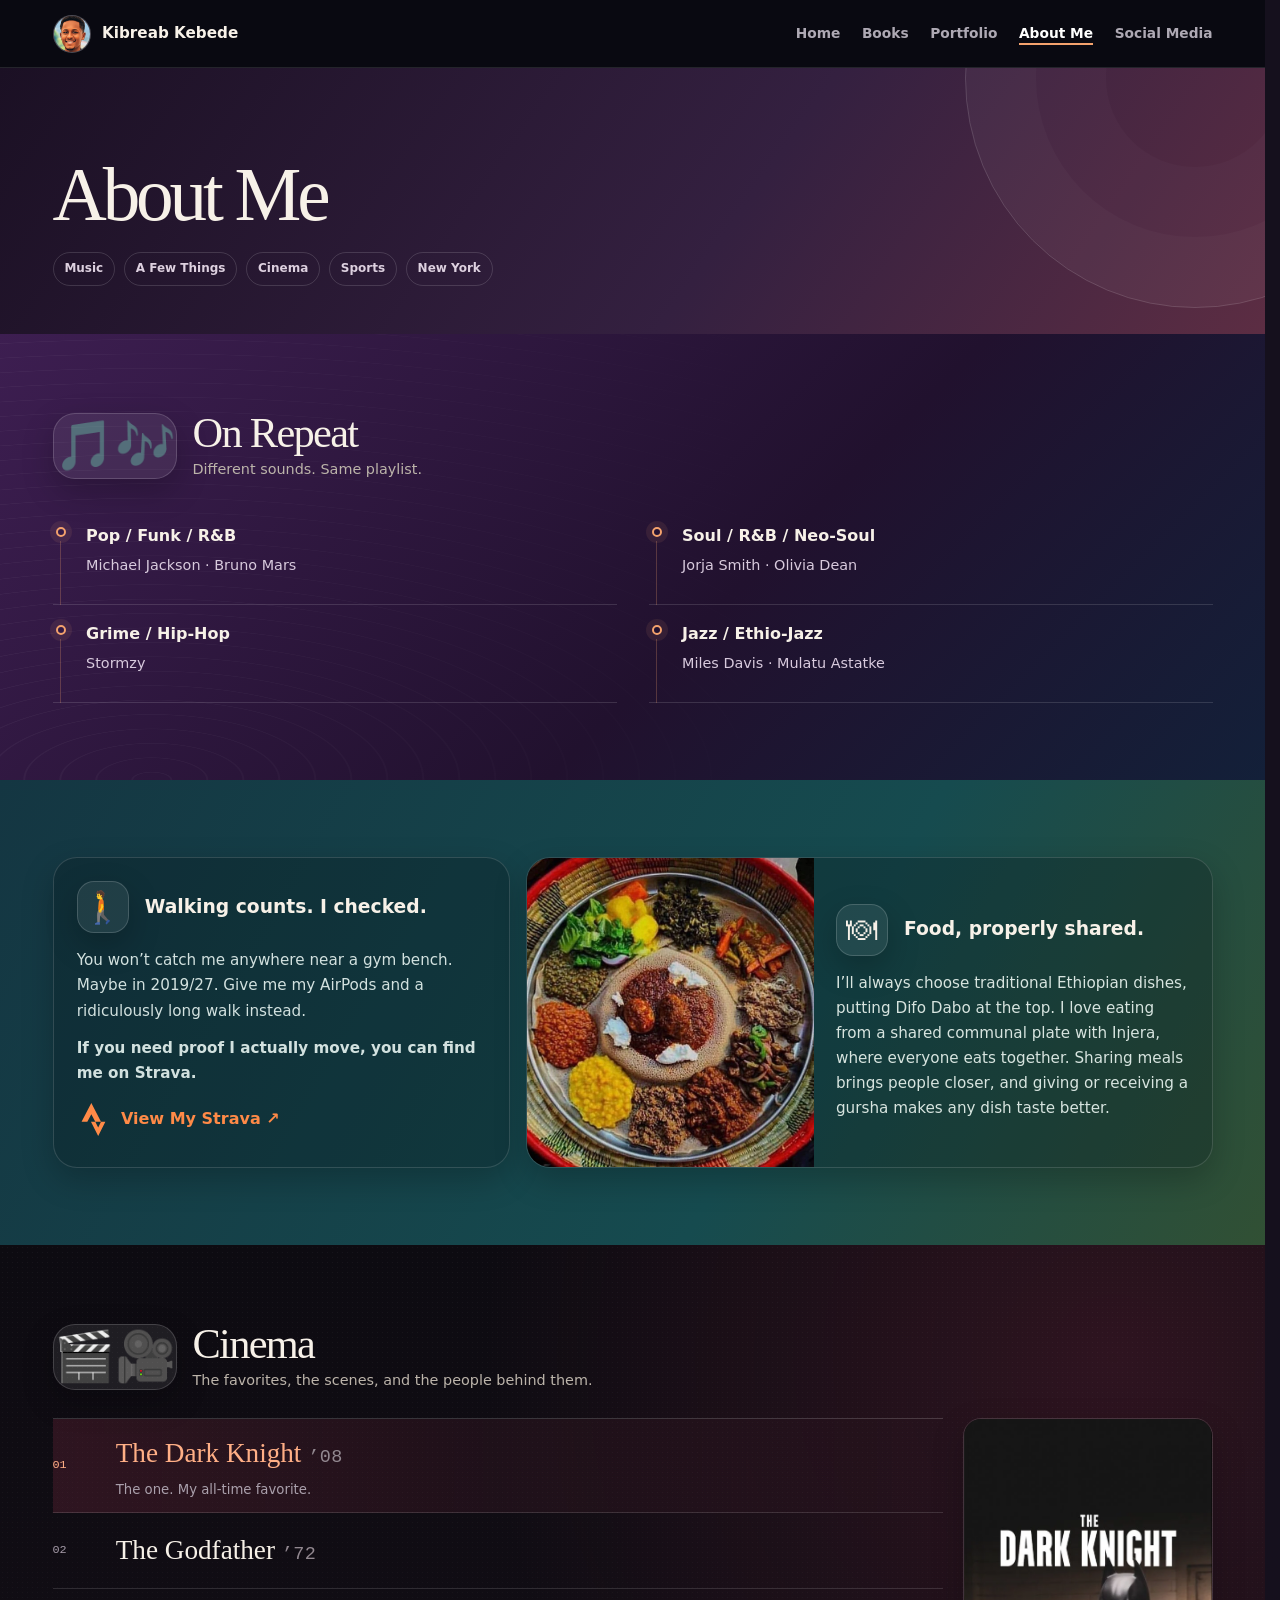
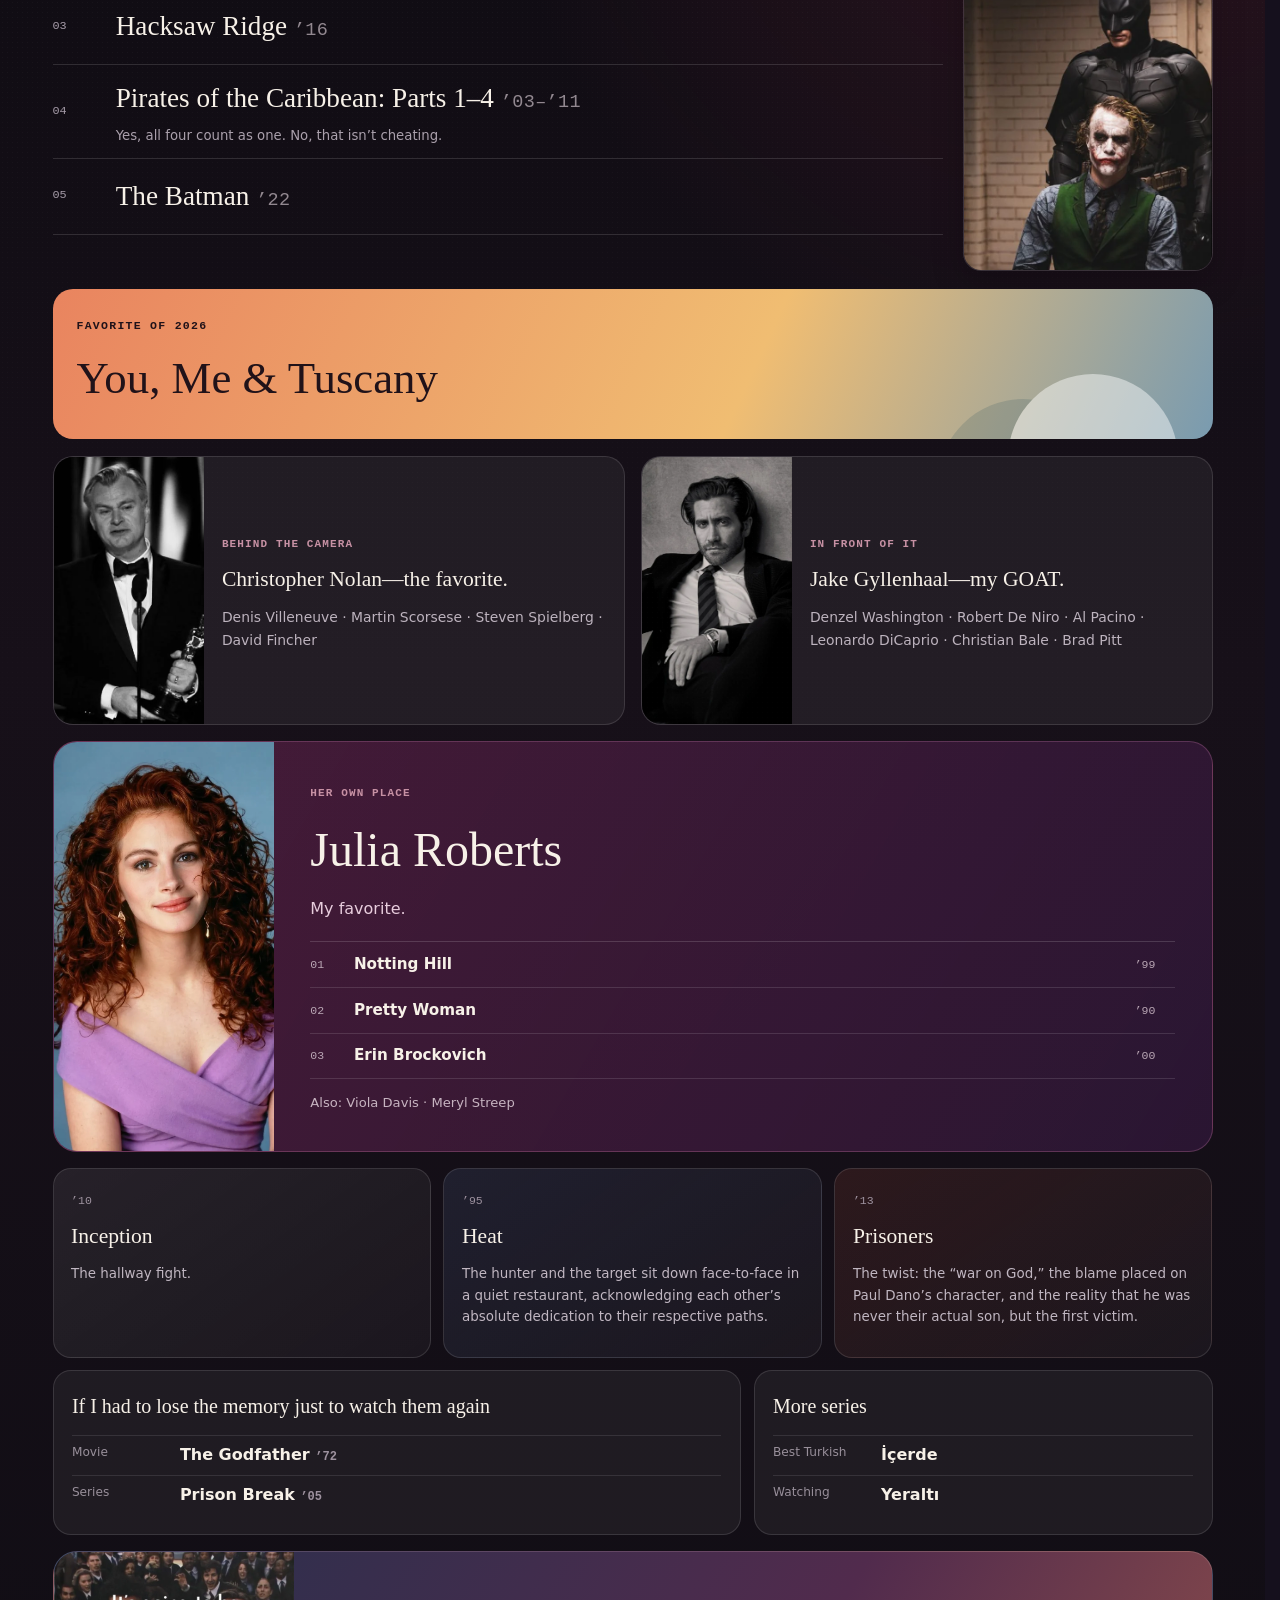
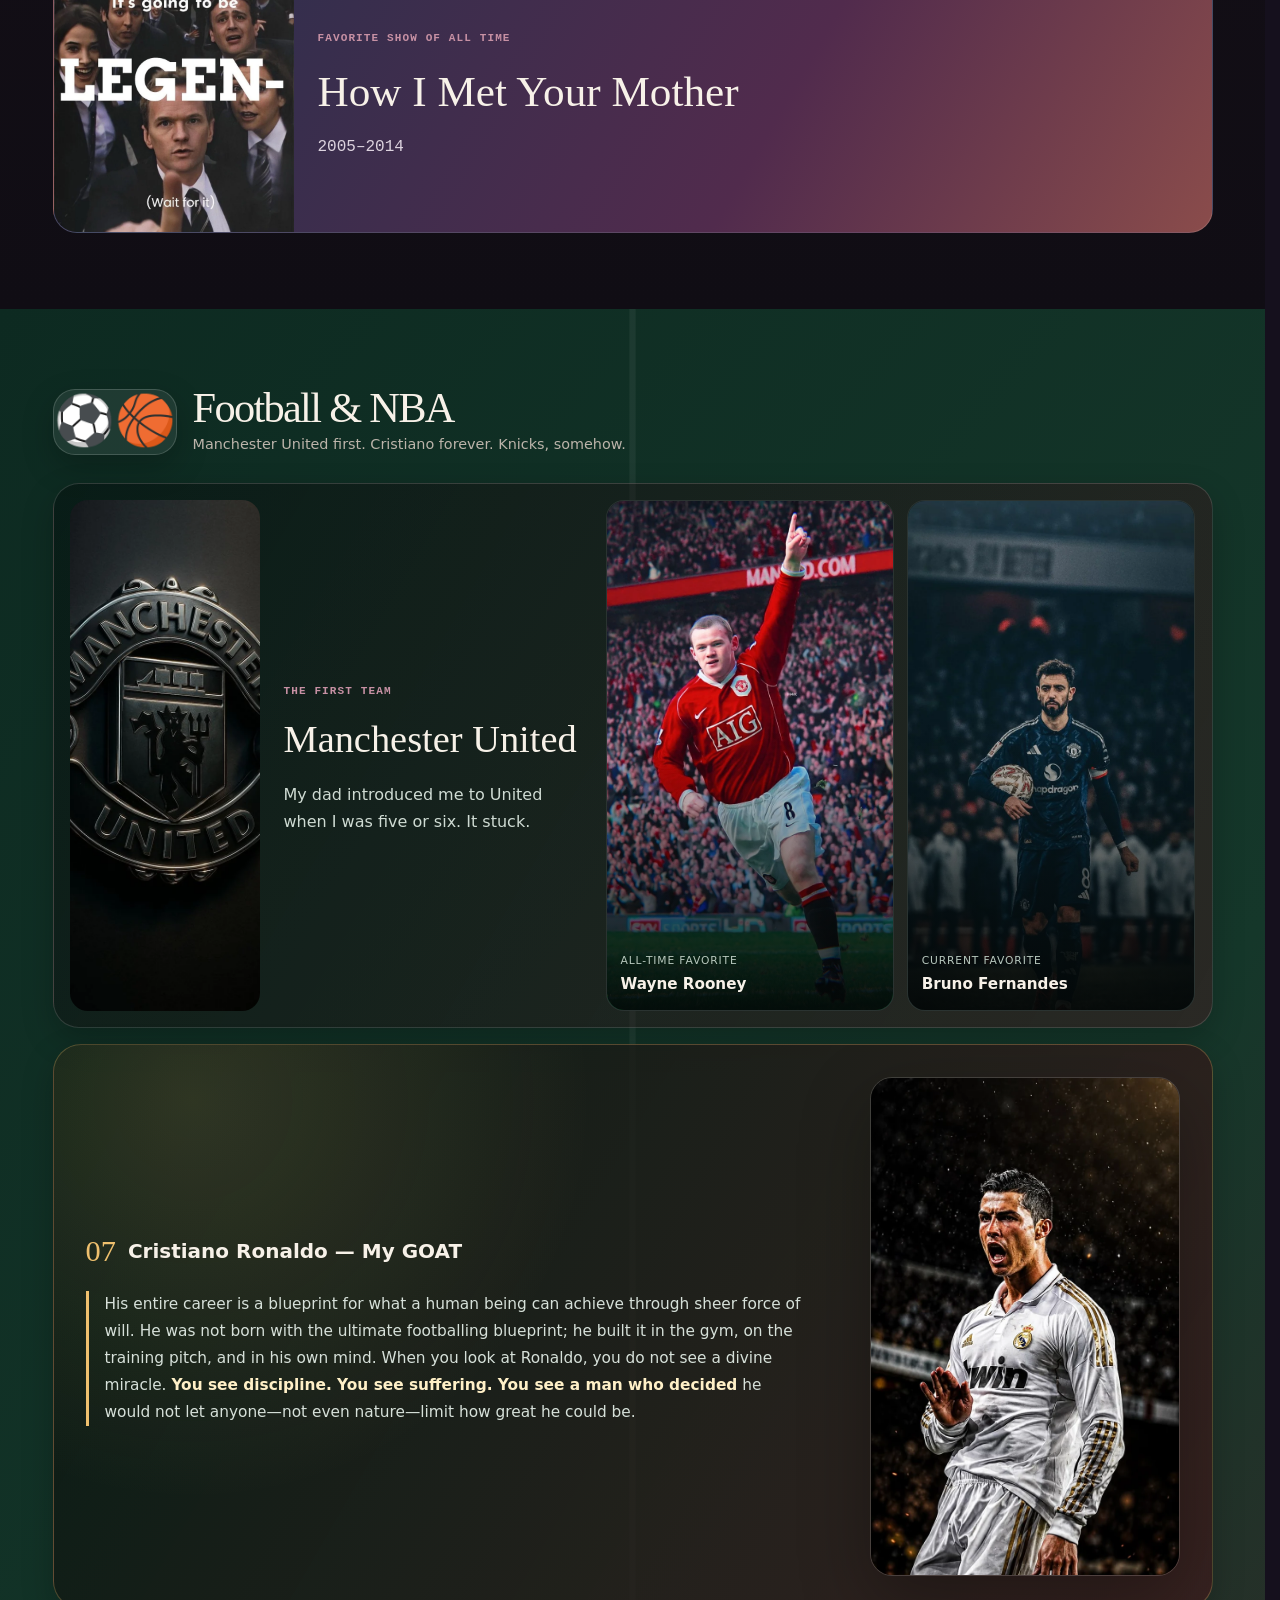
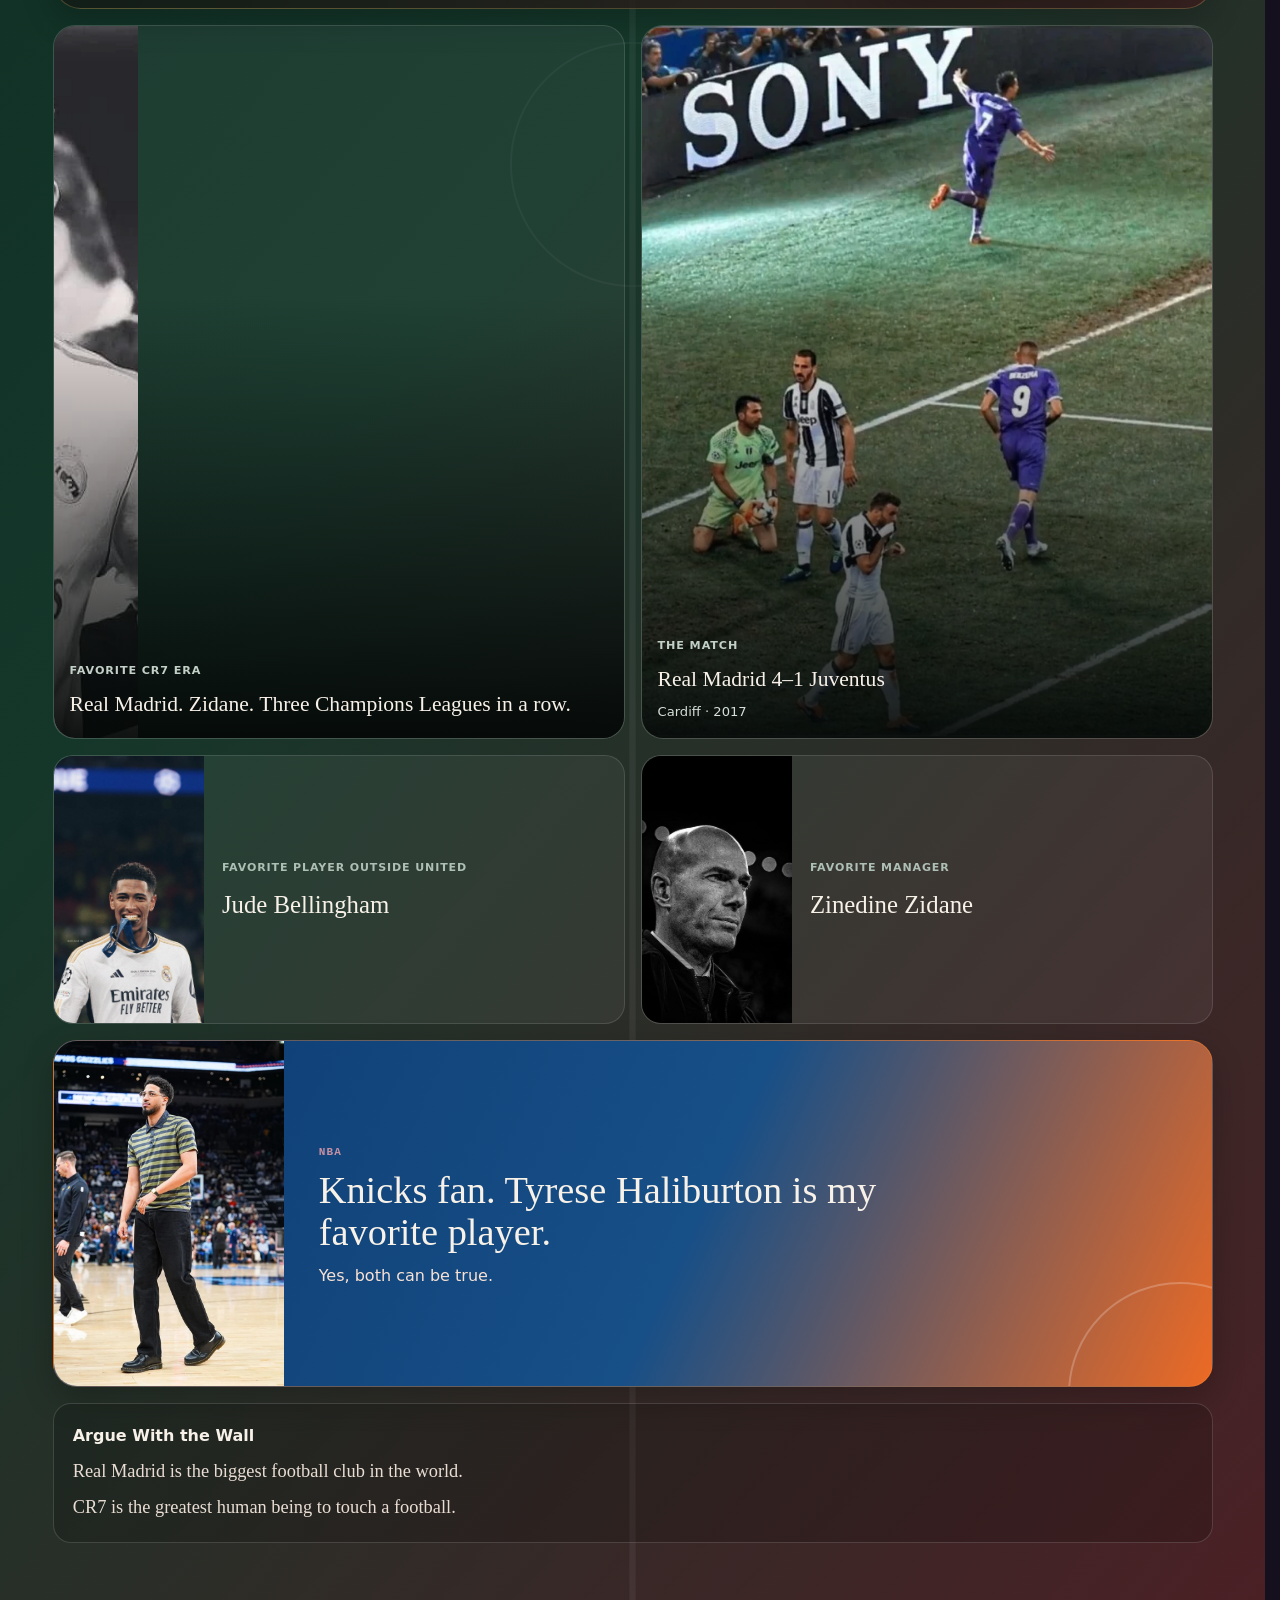
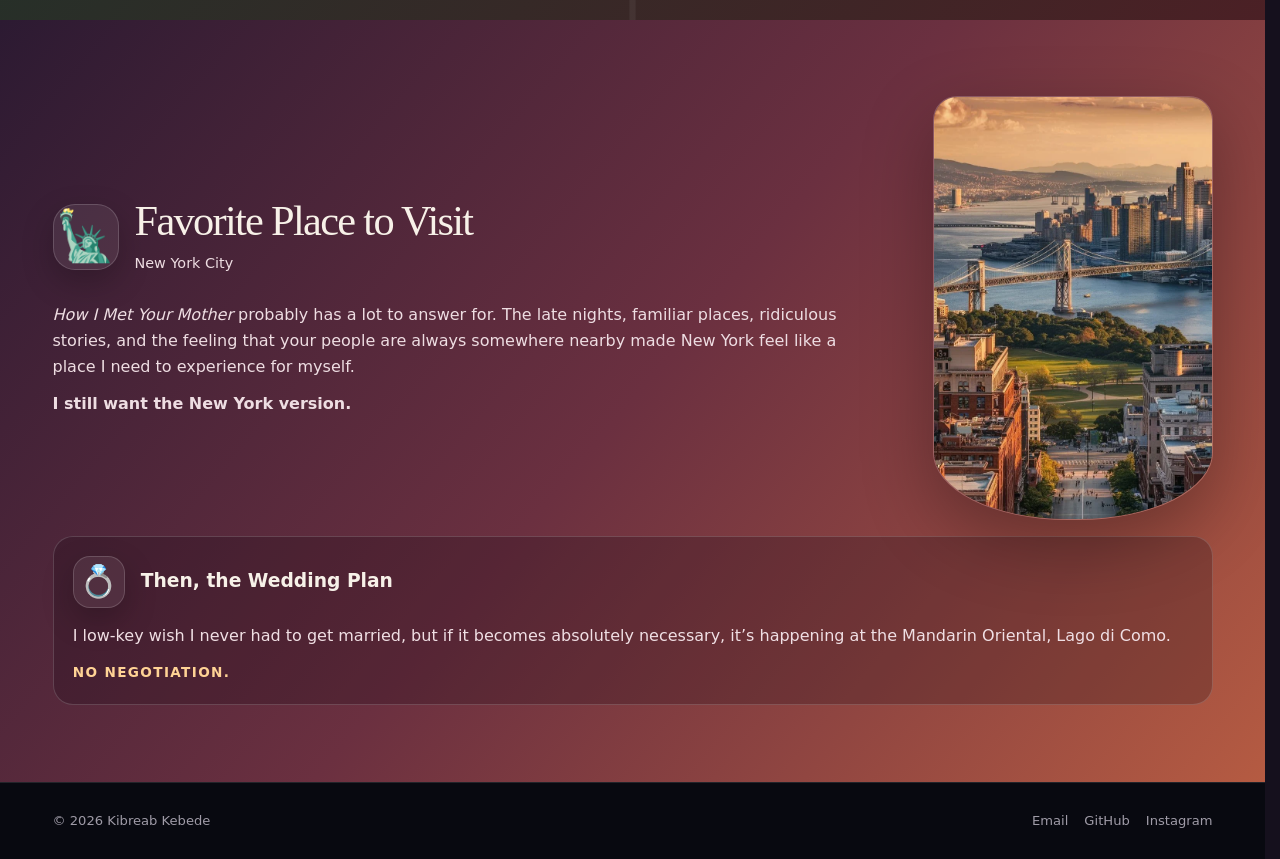
==== about.html @ 9be817f8 "Initial commit from ChatGPT website zip" ====
<!doctype html>
<html lang="en">
<head>
  <meta charset="utf-8">
  <meta name="viewport" content="width=device-width, initial-scale=1">
  <title>About Me | Kibreab Kebede</title>
  <meta name="description" content="Music, long walks, Ethiopian food, cinema, football, basketball, New York, and the things Kibreab Kebede cares about.">
  <meta name="theme-color" content="#15101d">
  <link rel="canonical" href="https://kibreabk.github.io/kibreab-kebede/about.html">
  <meta property="og:type" content="profile">
  <meta property="og:title" content="About Me | Kibreab Kebede">
  <meta property="og:description" content="Music, food, cinema, football, basketball, New York, and a few opinions Kibreab will defend.">
  <meta property="og:url" content="https://kibreabk.github.io/kibreab-kebede/about.html">
  <meta property="og:image" content="https://kibreabk.github.io/kibreab-kebede/assets/images/personal/social-preview.jpg">
  <meta name="twitter:card" content="summary_large_image">
  <link rel="icon" href="favicon.ico" sizes="any">
  <link rel="icon" type="image/png" sizes="32x32" href="assets/icons/favicon-32.png">
  <link rel="apple-touch-icon" href="assets/icons/apple-touch-icon.png">
  <link rel="manifest" href="site.webmanifest">
  <link rel="stylesheet" href="assets/css/styles.css">
  <script defer src="assets/js/site-data.js"></script>
  <script defer src="assets/js/components.js"></script>
  <script defer src="assets/js/main.js"></script>
</head>
<body class="page-about">
  <a class="skip-link" href="#main-content">Skip to main content</a>
  <header class="site-header">
    <div class="header-inner">
      <a class="site-brand" href="index.html" aria-label="Kibreab Kebede home">
        <span class="brand-avatar" aria-hidden="true"><img src="assets/images/personal/avatar.webp" width="512" height="512" alt=""></span>
        <span class="brand-name">Kibreab Kebede</span>
      </a>
      <button class="nav-toggle" type="button" aria-expanded="false" aria-controls="site-menu" aria-label="Open navigation" data-nav-toggle><span class="nav-toggle-lines" aria-hidden="true"></span></button>
      <nav class="site-nav" id="site-menu" aria-label="Primary navigation" data-nav-menu data-open="false">
        <ul>
          <li><a href="index.html">Home</a></li>
          <li><a href="books.html">Books</a></li>
          <li><a href="portfolio.html">Portfolio</a></li>
          <li><a href="about.html" aria-current="page">About Me</a></li>
          <li><a href="social.html">Social Media</a></li>
        </ul>
      </nav>
    </div>
  </header>

  <main id="main-content">
    <header class="about-hero">
      <div class="about-rings" aria-hidden="true"></div>
      <div class="container">
        <h1 class="page-title" data-reveal>About Me</h1>
        <nav class="about-chapters" aria-label="About page chapters" data-reveal>
          <a href="#music">Music</a>
          <a href="#small-things">A Few Things</a>
          <a href="#cinema">Cinema</a>
          <a href="#sports">Sports</a>
          <a href="#favorite-place">New York</a>
        </nav>
      </div>
    </header>

    <section class="about-band music-band" id="music" aria-labelledby="music-title">
      <div class="music-wave" aria-hidden="true"></div>
      <div class="container">
        <div class="chapter-head" data-reveal>
          <span class="chapter-marker" aria-hidden="true">&#127925;&#127926;</span>
          <div class="chapter-copy"><h2 class="section-title" id="music-title">On Repeat</h2><p>Different sounds. Same playlist.</p></div>
        </div>
        <div class="music-grid">
          <article class="music-entry" data-reveal><span class="track-dot" aria-hidden="true"></span><h3>Pop / Funk / R&amp;B</h3><p>Michael Jackson &middot; Bruno Mars</p></article>
          <article class="music-entry" data-reveal><span class="track-dot" aria-hidden="true"></span><h3>Soul / R&amp;B / Neo-Soul</h3><p>Jorja Smith &middot; Olivia Dean</p></article>
          <article class="music-entry" data-reveal><span class="track-dot" aria-hidden="true"></span><h3>Grime / Hip-Hop</h3><p>Stormzy</p></article>
          <article class="music-entry" data-reveal><span class="track-dot" aria-hidden="true"></span><h3>Jazz / Ethio-Jazz</h3><p>Miles Davis &middot; Mulatu Astatke</p></article>
        </div>
      </div>
    </section>

    <section class="about-band things-band" id="small-things" aria-labelledby="things-title">
      <div class="container">
        <h2 class="visually-hidden" id="things-title">A Few Things About Me</h2>
        <div class="things-grid">
          <article class="walk-panel" data-reveal>
            <div class="chapter-head compact"><span class="chapter-marker small" aria-hidden="true">&#128694;</span><div class="chapter-copy"><h3>Walking counts. I checked.</h3></div></div>
            <p>You won&rsquo;t catch me anywhere near a gym bench. Maybe in 2019/27. Give me my AirPods and a ridiculously long walk instead.</p>
            <p><strong>If you need proof I actually move, you can find me on Strava.</strong></p>
            <a class="strava-link" href="https://strava.app.link/K1UndQauH5b" target="_blank" rel="noopener noreferrer"><span class="strava-icon" aria-hidden="true"></span><span>View My Strava &#8599;</span></a>
          </article>
          <article class="food-panel" data-reveal>
            <figure><img src="assets/images/about/ethiopian-food.webp" width="736" height="768" alt="A shared platter of traditional Ethiopian dishes served with injera" loading="lazy"></figure>
            <div class="food-copy">
              <div class="chapter-head compact"><span class="chapter-marker small" aria-hidden="true">&#127869;</span><div class="chapter-copy"><h3>Food, properly shared.</h3></div></div>
              <p>I&rsquo;ll always choose traditional Ethiopian dishes, putting Difo Dabo at the top. I love eating from a shared communal plate with Injera, where everyone eats together. Sharing meals brings people closer, and giving or receiving a gursha makes any dish taste better.</p>
            </div>
          </article>
        </div>
      </div>
    </section>

    <section class="about-band cinema-band" id="cinema" aria-labelledby="cinema-title">
      <div class="film-grain" aria-hidden="true"></div>
      <div class="container">
        <div class="chapter-head" data-reveal>
          <span class="chapter-marker" aria-hidden="true">&#127916;&#127909;</span>
          <div class="chapter-copy"><h2 class="section-title" id="cinema-title">Cinema</h2><p>The favorites, the scenes, and the people behind them.</p></div>
        </div>

        <div class="cinema-top">
          <div class="movie-list">
            <article class="movie-row featured" data-reveal><span class="movie-number">01</span><div><h3>The Dark Knight <span class="movie-year">&rsquo;08</span></h3><p>The one. My all-time favorite.</p></div></article>
            <article class="movie-row" data-reveal><span class="movie-number">02</span><div><h3>The Godfather <span class="movie-year">&rsquo;72</span></h3></div></article>
            <article class="movie-row" data-reveal><span class="movie-number">03</span><div><h3>Hacksaw Ridge <span class="movie-year">&rsquo;16</span></h3></div></article>
            <article class="movie-row" data-reveal><span class="movie-number">04</span><div><h3>Pirates of the Caribbean: Parts 1&ndash;4 <span class="movie-year">&rsquo;03&ndash;&rsquo;11</span></h3><p>Yes, all four count as one. No, that isn&rsquo;t cheating.</p></div></article>
            <article class="movie-row" data-reveal><span class="movie-number">05</span><div><h3>The Batman <span class="movie-year">&rsquo;22</span></h3></div></article>
          </div>
          <figure class="dark-knight-image" data-reveal><img src="assets/images/cinema/the-dark-knight.webp" width="555" height="1200" alt="The Dark Knight artwork featuring Batman and the Joker" loading="lazy"></figure>
        </div>

        <article class="tuscany-feature" data-reveal>
          <span>Favorite of 2026</span>
          <h3>You, Me &amp; Tuscany</h3>
          <i aria-hidden="true"></i>
        </article>

        <div class="cinema-detail-grid">
          <article class="cinema-panel nolan-panel" data-reveal>
            <img src="assets/images/cinema/christopher-nolan.webp" width="620" height="620" alt="Black-and-white portrait of filmmaker Christopher Nolan" loading="lazy">
            <div><span class="panel-label">Behind the Camera</span><h3>Christopher Nolan&mdash;the favorite.</h3><p>Denis Villeneuve &middot; Martin Scorsese &middot; Steven Spielberg &middot; David Fincher</p></div>
          </article>
          <article class="cinema-panel jake-panel" data-reveal>
            <img src="assets/images/cinema/jake-gyllenhaal.webp" width="720" height="1278" alt="Black-and-white portrait of Jake Gyllenhaal" loading="lazy">
            <div><span class="panel-label">In Front of It</span><h3>Jake Gyllenhaal&mdash;my GOAT.</h3><p>Denzel Washington &middot; Robert De Niro &middot; Al Pacino &middot; Leonardo DiCaprio &middot; Christian Bale &middot; Brad Pitt</p></div>
          </article>
        </div>

        <article class="julia-feature" data-reveal>
          <figure><img src="assets/images/cinema/julia-roberts.webp" width="720" height="1308" alt="Portrait of Julia Roberts" loading="lazy"></figure>
          <div>
            <span class="panel-label">Her own place</span>
            <h3>Julia Roberts</h3>
            <p class="julia-line">My favorite.</p>
            <ol class="julia-films">
              <li><span>01</span><strong>Notting Hill</strong><em>&rsquo;99</em></li>
              <li><span>02</span><strong>Pretty Woman</strong><em>&rsquo;90</em></li>
              <li><span>03</span><strong>Erin Brockovich</strong><em>&rsquo;00</em></li>
            </ol>
            <p class="other-women">Also: Viola Davis &middot; Meryl Streep</p>
          </div>
        </article>

        <div class="scene-grid" aria-label="Favorite movie moments">
          <article class="scene-card" data-reveal><span class="scene-year">&rsquo;10</span><strong>Inception</strong><p>The hallway fight.</p></article>
          <article class="scene-card" data-reveal><span class="scene-year">&rsquo;95</span><strong>Heat</strong><p>The hunter and the target sit down face-to-face in a quiet restaurant, acknowledging each other&rsquo;s absolute dedication to their respective paths.</p></article>
          <article class="scene-card" data-reveal><span class="scene-year">&rsquo;13</span><strong>Prisoners</strong><p>The twist: the &ldquo;war on God,&rdquo; the blame placed on Paul Dano&rsquo;s character, and the reality that he was never their actual son, but the first victim.</p></article>
        </div>

        <div class="cinema-facts">
          <article class="reset-panel" data-reveal>
            <h3>If I had to lose the memory just to watch them again</h3>
            <dl><div><dt>Movie</dt><dd>The Godfather <span>&rsquo;72</span></dd></div><div><dt>Series</dt><dd>Prison Break <span>&rsquo;05</span></dd></div></dl>
          </article>
          <article class="series-panel" data-reveal>
            <h3>More series</h3>
            <dl><div><dt>Best Turkish</dt><dd>&#304;&ccedil;erde</dd></div><div><dt>Watching</dt><dd>Yeralt&#305;</dd></div></dl>
          </article>
        </div>

        <article class="himym-feature" data-reveal>
          <figure><img src="assets/images/cinema/how-i-met-your-mother.webp" width="720" height="1080" alt="How I Met Your Mother cast image with the phrase it is going to be legendary" loading="lazy"></figure>
          <div><span class="panel-label">Favorite show of all time</span><h3>How I Met Your Mother</h3><p>2005&ndash;2014</p></div>
        </article>
      </div>
    </section>

    <section class="about-band sports-band" id="sports" aria-labelledby="sports-title">
      <div class="pitch-lines" aria-hidden="true"></div>
      <div class="container">
        <div class="chapter-head" data-reveal>
          <span class="chapter-marker" aria-hidden="true">&#9917;&#127936;</span>
          <div class="chapter-copy"><h2 class="section-title" id="sports-title">Football &amp; NBA</h2><p>Manchester United first. Cristiano forever. Knicks, somehow.</p></div>
        </div>

        <section class="united-story" aria-labelledby="united-title">
          <figure class="united-crest" data-reveal><img src="assets/images/football/manchester-united.webp" width="720" height="1080" alt="Dark Manchester United crest artwork" loading="lazy"></figure>
          <div class="united-copy" data-reveal>
            <span class="panel-label">The first team</span>
            <h3 id="united-title">Manchester United</h3>
            <p>My dad introduced me to United when I was five or six. It stuck.</p>
          </div>
          <div class="united-players">
            <article class="player-card" data-reveal><img src="assets/images/football/wayne-rooney.webp" width="720" height="1280" alt="Wayne Rooney celebrating in a Manchester United kit" loading="lazy"><div><span>All-time favorite</span><strong>Wayne Rooney</strong></div></article>
            <article class="player-card" data-reveal><img src="assets/images/football/bruno-fernandes.webp" width="720" height="1280" alt="Bruno Fernandes on the pitch in a Manchester United kit" loading="lazy"><div><span>Current favorite</span><strong>Bruno Fernandes</strong></div></article>
          </div>
        </section>

        <section class="cr7-feature" aria-labelledby="cr7-title">
          <div class="cr7-copy" data-reveal>
            <div class="ronaldo-label"><span aria-hidden="true">07</span><h3 id="cr7-title">Cristiano Ronaldo &mdash; My GOAT</h3></div>
            <blockquote>His entire career is a blueprint for what a human being can achieve through sheer force of will. He was not born with the ultimate footballing blueprint; he built it in the gym, on the training pitch, and in his own mind. When you look at Ronaldo, you do not see a divine miracle. <strong>You see discipline. You see suffering. You see a man who decided</strong> he would not let anyone&mdash;not even nature&mdash;limit how great he could be.</blockquote>
          </div>
          <figure class="ronaldo-image" data-reveal><img src="assets/images/football/cristiano-ronaldo.webp" width="720" height="1279" alt="Cristiano Ronaldo in a Real Madrid kit" loading="lazy"></figure>
        </section>

        <div class="football-mosaic">
          <article class="football-image-card era-card" data-reveal>
            <img src="assets/images/football/ronaldo-zidane.webp" width="651" height="651" alt="Cristiano Ronaldo and Zinedine Zidane together" loading="lazy">
            <div><span>Favorite CR7 era</span><h3>Real Madrid. Zidane. Three Champions Leagues in a row.</h3></div>
          </article>
          <article class="football-image-card match-card" data-reveal>
            <img src="assets/images/football/cardiff-2017.webp" width="720" height="900" alt="Real Madrid celebrating against Juventus in the 2017 Champions League final" loading="lazy">
            <div><span>The Match</span><h3>Real Madrid 4&ndash;1 Juventus</h3><p>Cardiff &middot; 2017</p></div>
          </article>
        </div>

        <div class="outside-grid" aria-label="Favorite player and manager outside Manchester United">
          <article class="outside-card" data-reveal><img src="assets/images/football/jude-bellingham.webp" width="720" height="1279" alt="Jude Bellingham wearing a Real Madrid kit and medal" loading="lazy"><div><span>Favorite player outside United</span><h3>Jude Bellingham</h3></div></article>
          <article class="outside-card" data-reveal><img src="assets/images/football/zinedine-zidane.webp" width="720" height="1247" alt="Black-and-white portrait of Zinedine Zidane as a coach" loading="lazy"><div><span>Favorite manager</span><h3>Zinedine Zidane</h3></div></article>
        </div>

        <article class="nba-feature" data-reveal>
          <figure><img src="assets/images/football/tyrese-haliburton.webp" width="720" height="1080" alt="Tyrese Haliburton walking courtside before a basketball game" loading="lazy"></figure>
          <div><span class="panel-label">NBA</span><h3>Knicks fan. Tyrese Haliburton is my favorite player.</h3><p>Yes, both can be true.</p></div>
        </article>

        <div class="opinion-box" data-reveal><h3>Argue With the Wall</h3><p>Real Madrid is the biggest football club in the world.</p><p>CR7 is the greatest human being to touch a football.</p></div>
      </div>
    </section>

    <section class="about-band city-band" id="favorite-place" aria-labelledby="city-title">
      <div class="container">
        <div class="city-grid">
          <div class="city-copy" data-reveal>
            <div class="chapter-head"><span class="chapter-marker" aria-hidden="true">&#128509;</span><div class="chapter-copy"><h2 class="section-title" id="city-title">Favorite Place to Visit</h2><p>New York City</p></div></div>
            <p><em>How I Met Your Mother</em> probably has a lot to answer for. The late nights, familiar places, ridiculous stories, and the feeling that your people are always somewhere nearby made New York feel like a place I need to experience for myself.</p>
            <p><strong>I still want the New York version.</strong></p>
          </div>
          <figure class="city-image" data-reveal><img src="assets/images/personal/nyc.webp" width="720" height="1280" alt="View across New York City and the East River at sunset" loading="lazy"></figure>
        </div>
        <article class="wedding-card" data-reveal>
          <div class="chapter-head compact"><span class="chapter-marker small" aria-hidden="true">&#128141;</span><div class="chapter-copy"><h3>Then, the Wedding Plan</h3></div></div>
          <p>I low-key wish I never had to get married, but if it becomes absolutely necessary, it&rsquo;s happening at the Mandarin Oriental, Lago di Como.</p>
          <strong>No negotiation.</strong>
        </article>
      </div>
    </section>
  </main>

  <footer class="site-footer">
    <div class="container footer-inner">
      <p>&copy; <span data-current-year>2026</span> Kibreab Kebede</p>
      <nav class="footer-links" aria-label="Footer links">
        <a href="mailto:kibreyo@gmail.com">Email</a>
        <a href="https://github.com/Kibreabk" target="_blank" rel="noopener noreferrer">GitHub</a>
        <a href="https://www.instagram.com/_bloodyo_/" target="_blank" rel="noopener noreferrer">Instagram</a>
      </nav>
    </div>
  </footer>
  <button class="back-to-top" type="button" aria-label="Back to top" data-back-to-top data-visible="false">&uarr;</button>
</body>
</html>
---- assets/css/styles.css ----
:root {
  --header: 68px;
  --container: 1160px;
  --reading: 720px;
  --display: Georgia, "Times New Roman", serif;
  --sans: Inter, ui-sans-serif, system-ui, -apple-system, BlinkMacSystemFont, "Segoe UI", sans-serif;
  --mono: "SFMono-Regular", Consolas, "Liberation Mono", monospace;
  --ease: cubic-bezier(.22, 1, .36, 1);
  --ink: #f7f1e8;
  --muted: #bcb4aa;
  --line: rgba(255,255,255,.14);
  --surface: rgba(255,255,255,.075);
  --surface-strong: rgba(255,255,255,.115);
  --shadow: 0 24px 70px rgba(0,0,0,.30);
  --shadow-soft: 0 12px 32px rgba(0,0,0,.22);
  --radius-sm: 12px;
  --radius-md: 20px;
  --radius-lg: 30px;
  --page-accent: #f29f67;
}

* { box-sizing: border-box; }
html { scroll-behavior: smooth; scrollbar-gutter: stable; }
body {
  margin: 0;
  min-width: 320px;
  overflow-x: hidden;
  background: #10111a;
  color: var(--ink);
  font-family: var(--sans);
  font-size: 16px;
  line-height: 1.65;
  text-rendering: optimizeLegibility;
  -webkit-font-smoothing: antialiased;
}
body.nav-open, body.dialog-open { overflow: hidden; }
img, svg { display: block; max-width: 100%; }
img { height: auto; }
a { color: inherit; text-decoration: none; }
button, input, textarea, select { font: inherit; }
button { color: inherit; }
h1, h2, h3, h4, p, figure, blockquote, dl, dd, ol { margin: 0; }
ul, ol { padding: 0; list-style: none; }
::selection { background: var(--page-accent); color: #111; }
:focus-visible { outline: 3px solid var(--page-accent); outline-offset: 4px; }

.visually-hidden {
  position: absolute !important;
  width: 1px !important;
  height: 1px !important;
  padding: 0 !important;
  margin: -1px !important;
  overflow: hidden !important;
  clip: rect(0,0,0,0) !important;
  white-space: nowrap !important;
  border: 0 !important;
}

.skip-link {
  position: fixed;
  z-index: 1000;
  top: .65rem;
  left: .65rem;
  padding: .68rem .92rem;
  border-radius: 999px;
  background: #fff;
  color: #111;
  font-weight: 800;
  transform: translateY(-170%);
  transition: transform 180ms ease;
}
.skip-link:focus { transform: translateY(0); }

.container { width: min(calc(100% - 2.5rem), var(--container)); margin-inline: auto; }
.section { padding-block: clamp(3.8rem, 7vw, 6.4rem); }
.section-compact { padding-block: clamp(2.8rem, 5vw, 4.4rem); }
.page-title {
  font-family: var(--display);
  font-size: clamp(2.8rem, 6vw, 4.7rem);
  font-weight: 500;
  letter-spacing: -.055em;
  line-height: .98;
}
.page-intro { max-width: 46rem; color: var(--muted); font-size: clamp(1rem, 1.7vw, 1.15rem); }
.section-title {
  font-family: var(--display);
  font-size: clamp(2rem, 4vw, 2.8rem);
  font-weight: 500;
  letter-spacing: -.04em;
  line-height: 1.02;
}
.text-link { display: inline-flex; align-items: center; gap: .42rem; font-size: .86rem; font-weight: 800; }
.text-link .arrow { transition: transform 180ms var(--ease); }
.text-link:hover .arrow, .text-link:focus-visible .arrow { transform: translate(3px,-2px); }

.site-header {
  position: sticky;
  z-index: 100;
  top: 0;
  height: var(--header);
  border-bottom: 1px solid rgba(255,255,255,.11);
  background: rgba(8,9,15,.82);
  color: #f8f2e9;
  backdrop-filter: blur(18px);
}
.header-inner {
  width: min(calc(100% - 2.5rem), var(--container));
  height: 100%;
  margin-inline: auto;
  display: flex;
  align-items: center;
  justify-content: space-between;
  gap: 1.5rem;
}
.site-brand { display: inline-flex; align-items: center; gap: .72rem; font-size: .95rem; font-weight: 780; }
.brand-avatar { width: 38px; height: 38px; overflow: hidden; border: 1px solid rgba(255,255,255,.18); border-radius: 50%; background: #262530; }
.brand-avatar img { width: 100%; height: 100%; object-fit: cover; }
.site-nav ul { display: flex; align-items: center; gap: 1.35rem; }
.site-nav a { position: relative; padding-block: .65rem; color: #aea9b4; font-size: .86rem; font-weight: 700; }
.site-nav a::after { content: ""; position: absolute; left: 0; right: 0; bottom: .4rem; height: 2px; background: var(--page-accent); transform: scaleX(0); transform-origin: right; transition: transform 220ms var(--ease); }
.site-nav a:hover, .site-nav a:focus-visible, .site-nav a[aria-current="page"] { color: #fff; }
.site-nav a:hover::after, .site-nav a:focus-visible::after, .site-nav a[aria-current="page"]::after { transform: scaleX(1); transform-origin: left; }
.nav-toggle { display: none; width: 44px; height: 44px; border: 0; background: transparent; cursor: pointer; }
.nav-toggle-lines, .nav-toggle-lines::before, .nav-toggle-lines::after { width: 22px; height: 1.5px; display: block; background: currentColor; transition: transform 220ms var(--ease), opacity 180ms ease; }
.nav-toggle-lines { position: relative; margin: auto; }
.nav-toggle-lines::before, .nav-toggle-lines::after { content: ""; position: absolute; left: 0; }
.nav-toggle-lines::before { top: -7px; }
.nav-toggle-lines::after { top: 7px; }
.nav-toggle[aria-expanded="true"] .nav-toggle-lines { background: transparent; }
.nav-toggle[aria-expanded="true"] .nav-toggle-lines::before { transform: translateY(7px) rotate(45deg); }
.nav-toggle[aria-expanded="true"] .nav-toggle-lines::after { transform: translateY(-7px) rotate(-45deg); }

.button-row { display: flex; flex-wrap: wrap; align-items: center; gap: .75rem; }
.button {
  min-height: 42px;
  display: inline-flex;
  align-items: center;
  justify-content: center;
  gap: .5rem;
  padding: .64rem 1rem;
  border: 1px solid rgba(255,255,255,.22);
  border-radius: 999px;
  background: var(--page-accent);
  color: #141117;
  font-size: .84rem;
  font-weight: 820;
  cursor: pointer;
  transition: transform 200ms var(--ease), box-shadow 200ms var(--ease), background 200ms ease;
}
.button:hover, .button:focus-visible { transform: translateY(-2px); box-shadow: var(--shadow-soft); }
.button-secondary { background: rgba(255,255,255,.06); color: #fff; }
.button-quiet { background: #f2eee7; color: #15161c; border-color: rgba(20,20,24,.15); }

.page-hero { position: relative; overflow: hidden; padding-block: clamp(3.8rem, 8vw, 6.4rem) clamp(2.3rem, 5vw, 3.8rem); }
.page-hero-grid { display: grid; grid-template-columns: minmax(0,.75fr) minmax(280px,.55fr); align-items: end; gap: 2rem; }
.page-hero .page-intro { justify-self: end; }

/* Home */
.page-home { --page-accent: #ffab72; background: #10111c; }
.home-hero {
  position: relative;
  min-height: calc(100svh - var(--header));
  overflow: hidden;
  display: grid;
  align-items: center;
  padding-block: clamp(3.3rem, 7vw, 6rem);
  background:
    linear-gradient(115deg, rgba(16,17,28,.98) 0%, rgba(32,20,45,.96) 48%, rgba(68,37,48,.90) 100%);
}
.home-glow { position: absolute; border-radius: 50%; filter: blur(12px); opacity: .75; pointer-events: none; }
.home-glow-one { width: 420px; height: 420px; right: -150px; top: -160px; background: radial-gradient(circle, rgba(255,125,92,.46), transparent 68%); }
.home-glow-two { width: 360px; height: 360px; left: -150px; bottom: -170px; background: radial-gradient(circle, rgba(84,97,223,.38), transparent 68%); }
.home-grid-lines { position: absolute; inset: 0; opacity: .16; background-image: linear-gradient(rgba(255,255,255,.08) 1px, transparent 1px), linear-gradient(90deg, rgba(255,255,255,.08) 1px, transparent 1px); background-size: 56px 56px; mask-image: linear-gradient(to right, #000, transparent 68%); }
.home-grid { position: relative; z-index: 1; display: grid; grid-template-columns: minmax(0,1.05fr) minmax(300px,.7fr); align-items: center; gap: clamp(2.5rem, 7vw, 6rem); }
.hero-copy { max-width: 680px; }
.hero-headline { font-family: var(--display); font-size: clamp(3.1rem, 7vw, 5.55rem); font-weight: 500; letter-spacing: -.065em; line-height: .94; }
.interactive-name { width: fit-content; margin-top: 1.45rem; color: #ffb07a; font-family: var(--display); font-size: clamp(2.25rem, 4.3vw, 3.35rem); font-weight: 500; letter-spacing: -.045em; line-height: 1; }
.name-word { position: relative; display: inline-block; transition: transform 240ms var(--ease), letter-spacing 240ms var(--ease), color 240ms ease; }
.name-word + .name-word { margin-left: .28em; }
.name-word::after { content: ""; position: absolute; left: 0; right: 0; bottom: -.2rem; height: 2px; background: currentColor; transform: scaleX(0); transform-origin: right; transition: transform 240ms var(--ease); }
.name-word:hover, .interactive-name:focus .name-word { transform: translateY(-2px); letter-spacing: .01em; color: #ffd3a4; }
.name-word:hover::after, .interactive-name:focus .name-word::after { transform: scaleX(1); transform-origin: left; }
.home-place { margin-top: .85rem; color: #d7cbd7; font-size: .86rem; font-weight: 750; letter-spacing: .13em; text-transform: uppercase; }
.home-story { max-width: 650px; margin-top: 1.2rem; color: #e3dce4; font-size: clamp(1rem, 1.8vw, 1.13rem); line-height: 1.78; }
.home-portrait-shell { position: relative; width: min(100%, 385px); justify-self: end; overflow: hidden; border: 1px solid rgba(255,255,255,.2); border-radius: 44% 44% 24px 24px / 18% 18% 24px 24px; background: #aa8775; box-shadow: 0 32px 90px rgba(0,0,0,.46); aspect-ratio: .64; }
.home-portrait-shell::after { content: ""; position: absolute; inset: 0; border-radius: inherit; box-shadow: inset 0 0 0 8px rgba(255,255,255,.035); pointer-events: none; }
.home-portrait-shell img { width: 100%; height: 100%; object-fit: cover; object-position: 50% 12%; }
.portrait-caption { position: absolute; z-index: 2; top: 1.15rem; right: 1.1rem; color: rgba(255,255,255,.7); font-family: var(--mono); font-size: .66rem; letter-spacing: .14em; writing-mode: vertical-rl; }
.home-contact { position: relative; padding-block: clamp(4rem, 8vw, 7rem); background: linear-gradient(135deg, #23152e, #3a1c31 48%, #5b2e34); border-top: 1px solid rgba(255,255,255,.12); }
.home-contact::before { content: ""; position: absolute; inset: 0; background: radial-gradient(circle at 12% 30%, rgba(255,173,111,.17), transparent 32%), radial-gradient(circle at 88% 75%, rgba(104,113,231,.16), transparent 34%); pointer-events: none; }
.contact-grid { position: relative; z-index: 1; display: grid; grid-template-columns: minmax(250px,.65fr) minmax(0,1fr); gap: clamp(2rem, 7vw, 6rem); align-items: start; }
.contact-mark { width: 64px; height: 64px; display: grid; place-items: center; border: 1px solid rgba(255,255,255,.18); border-radius: 50%; color: #ffb07a; font-family: var(--display); font-size: 2rem; }
.contact-copy h2 { margin-top: 1.15rem; font-family: var(--display); font-size: clamp(2rem,4vw,3rem); font-weight: 500; letter-spacing: -.04em; }
.contact-copy p { max-width: 28rem; margin-top: .7rem; color: #d1c6d2; }
.contact-email { display: inline-block; margin-top: 1rem; color: #ffd1aa; font-weight: 750; border-bottom: 1px solid rgba(255,209,170,.35); }
.contact-form { display: grid; gap: 1rem; }
.field-pair { display: grid; grid-template-columns: repeat(2,minmax(0,1fr)); gap: 1rem; }
.contact-form label { display: grid; gap: .45rem; color: #d7cdd8; font-size: .78rem; font-weight: 740; letter-spacing: .08em; text-transform: uppercase; }
.contact-form input, .contact-form textarea { width: 100%; border: 1px solid rgba(255,255,255,.16); border-radius: 13px; background: rgba(7,8,13,.32); color: #fff; padding: .85rem .95rem; outline: none; transition: border-color 180ms ease, background 180ms ease; }
.contact-form textarea { resize: vertical; min-height: 140px; }
.contact-form input:focus, .contact-form textarea:focus { border-color: #ffb07a; background: rgba(7,8,13,.46); }
.form-actions { display: flex; flex-wrap: wrap; align-items: center; gap: 1rem; }
.contact-button { background: #ffb07a; }
.form-status { color: #d7cdd8; font-size: .82rem; }

/* Books */
.page-books { --page-accent: #e9b96e; background: #0d2926; }
.books-hero { background: linear-gradient(135deg, #0c2825, #17443d 58%, #5c4930); }
.book-spines { position: absolute; right: 6vw; bottom: -20px; height: 190px; display: flex; align-items: end; gap: 8px; opacity: .32; transform: rotate(-4deg); }
.book-spines span { display: block; width: 28px; border: 1px solid rgba(255,255,255,.28); border-radius: 4px 4px 0 0; background: rgba(255,255,255,.07); }
.book-spines span:nth-child(1) { height: 120px; background: rgba(238,176,101,.24); }
.book-spines span:nth-child(2) { height: 168px; width: 38px; background: rgba(118,181,162,.19); }
.book-spines span:nth-child(3) { height: 142px; background: rgba(190,115,96,.19); }
.book-spines span:nth-child(4) { height: 184px; width: 34px; background: rgba(211,194,139,.17); }
.book-spines span:nth-child(5) { height: 132px; width: 42px; background: rgba(123,114,182,.18); }
.page-books main { background: radial-gradient(circle at 80% 18%, rgba(233,185,110,.09), transparent 25%), #0d2926; }
.current-book { display: grid; grid-template-columns: 190px minmax(0,1fr); gap: clamp(1.6rem,4vw,3rem); align-items: center; padding: clamp(1.35rem,3vw,2.25rem); border: 1px solid rgba(233,185,110,.27); border-radius: var(--radius-lg); background: linear-gradient(135deg, rgba(255,255,255,.10), rgba(255,255,255,.045)); box-shadow: var(--shadow-soft); }
.book-cover { width: 100%; max-width: 178px; margin-inline: auto; transition: transform 240ms var(--ease); }
.book-cover img { width: 100%; aspect-ratio: .66; object-fit: cover; border-radius: 6px; box-shadow: 0 18px 36px rgba(0,0,0,.38); }
.book-cover:hover { transform: translateY(-5px) rotate(-1deg); }
.status { color: #e9b96e; font-family: var(--mono); font-size: .72rem; font-weight: 800; letter-spacing: .12em; text-transform: uppercase; }
.book-copy h2 { margin-top: .55rem; font-family: var(--display); font-size: clamp(1.7rem,3.6vw,2.55rem); font-weight: 500; line-height: 1.08; }
.book-author { margin-top: .32rem; color: #c5d6cf; font-size: .88rem; font-weight: 760; }
.book-description { margin-top: .75rem; color: #c2cec9; font-size: .94rem; }
.finished-section { background: linear-gradient(180deg, rgba(255,255,255,.035), rgba(5,24,22,.52)); }
.books-heading { margin-bottom: 1.35rem; display: flex; align-items: end; justify-content: space-between; gap: 1rem; }
.books-heading span { color: #9fb5ad; font-family: var(--mono); font-size: .78rem; }
.finished-grid { display: grid; grid-template-columns: repeat(2,minmax(0,1fr)); gap: 1rem; }
.finished-book { position: relative; display: grid; grid-template-columns: 118px minmax(0,1fr); gap: 1.1rem; align-items: start; overflow: hidden; padding: 1.1rem; border: 1px solid rgba(255,255,255,.10); border-radius: 18px; background: rgba(255,255,255,.065); transition: transform 220ms var(--ease), border-color 220ms ease, background 220ms ease; }
.finished-book::after { content: ""; position: absolute; inset: auto -20% -55% 35%; height: 130px; border-radius: 50%; background: rgba(233,185,110,.10); filter: blur(2px); }
.finished-book:nth-child(2)::after { background: rgba(159,102,197,.12); }
.finished-book:nth-child(3)::after { background: rgba(84,180,188,.12); }
.finished-book:nth-child(4)::after { background: rgba(230,206,99,.10); }
.finished-book:nth-child(5)::after { background: rgba(229,112,161,.10); }
.finished-book:hover { transform: translateY(-3px); border-color: rgba(233,185,110,.30); background: rgba(255,255,255,.09); }
.finished-book img { position: relative; z-index: 1; width: 118px; aspect-ratio: .66; object-fit: cover; border-radius: 5px; box-shadow: 0 12px 26px rgba(0,0,0,.34); }
.finished-book div { position: relative; z-index: 1; }
.finished-book h3 { font-family: var(--display); font-size: 1.25rem; font-weight: 500; line-height: 1.15; }
.finished-book .book-description { font-size: .87rem; line-height: 1.58; }
.book-note { margin-top: .55rem; color: #e9b96e; font-size: .78rem; font-weight: 720; }

/* Portfolio */
.page-portfolio { --page-accent: #63d5c2; background: #071d2c; }
.portfolio-hero { position: relative; overflow: hidden; padding-block: clamp(3.6rem,7vw,5.4rem); background: linear-gradient(120deg, #071d2c, #102d45 56%, #302144); border-bottom: 1px solid rgba(255,255,255,.1); }
.portfolio-intro { position: relative; z-index: 2; display: flex; align-items: end; justify-content: space-between; gap: 2rem; }
.portfolio-intro-copy .page-intro { margin-top: .7rem; }
.portfolio-orbit { position: absolute; width: 380px; height: 380px; right: -80px; top: -150px; border: 1px solid rgba(99,213,194,.20); border-radius: 50%; }
.portfolio-orbit::before, .portfolio-orbit::after { content: ""; position: absolute; border: 1px solid rgba(175,116,231,.18); border-radius: 50%; }
.portfolio-orbit::before { inset: 55px; }
.portfolio-orbit::after { inset: 110px; }
.portfolio-orbit i { position: absolute; width: 9px; height: 9px; border-radius: 50%; background: #63d5c2; box-shadow: 0 0 18px rgba(99,213,194,.55); }
.portfolio-orbit i:nth-child(1) { left: 12%; top: 40%; }
.portfolio-orbit i:nth-child(2) { right: 8%; top: 52%; background: #b77bea; }
.portfolio-orbit i:nth-child(3) { left: 44%; bottom: 4%; background: #f2c66d; }
.portfolio-orbit i:nth-child(4) { left: 50%; top: 24%; }
.portfolio-orbit i:nth-child(5) { right: 28%; bottom: 31%; background: #f17878; }
.project-section { background: radial-gradient(circle at 8% 85%, rgba(99,213,194,.10), transparent 25%), #071d2c; }
.projects-heading { margin-bottom: 1.25rem; display: flex; align-items: center; justify-content: space-between; }
.projects-heading span { width: 34px; height: 34px; display: grid; place-items: center; border: 1px solid rgba(255,255,255,.18); border-radius: 50%; color: #a9c3ce; font-family: var(--mono); font-size: .78rem; }
.project-grid { display: grid; grid-template-columns: repeat(2,minmax(0,1fr)); gap: 1rem; }
.project-card { --card-accent: #63d5c2; position: relative; min-height: 260px; display: flex; flex-direction: column; overflow: hidden; padding: 1.35rem; border: 1px solid rgba(255,255,255,.11); border-radius: 18px; background: linear-gradient(145deg, rgba(255,255,255,.10), rgba(255,255,255,.045)); transition: transform 220ms var(--ease), border-color 220ms ease, background 220ms ease; }
.project-card::before { content: ""; position: absolute; width: 170px; height: 170px; right: -70px; top: -70px; border-radius: 50%; background: color-mix(in srgb, var(--card-accent) 17%, transparent); }
.project-card:hover { transform: translateY(-3px); border-color: color-mix(in srgb, var(--card-accent) 44%, transparent); background: linear-gradient(145deg, rgba(255,255,255,.13), rgba(255,255,255,.055)); }
.project-coral { --card-accent: #ff8b78; }
.project-teal { --card-accent: #63d5c2; }
.project-violet { --card-accent: #b77bea; }
.project-gold { --card-accent: #f2c66d; }
.project-meta { position: relative; z-index: 1; display: flex; justify-content: space-between; gap: .7rem; color: #a8bec9; font-family: var(--mono); font-size: .68rem; letter-spacing: .08em; text-transform: uppercase; }
.project-card h3 { position: relative; z-index: 1; margin-top: .8rem; font-family: var(--display); font-size: 1.45rem; font-weight: 500; line-height: 1.13; }
.project-card p { position: relative; z-index: 1; margin-top: .65rem; color: #bdd0d8; font-size: .88rem; line-height: 1.62; }
.project-tags { position: relative; z-index: 1; margin-top: .85rem; display: flex; flex-wrap: wrap; gap: .45rem; }
.project-tags span { padding: .25rem .55rem; border: 1px solid rgba(255,255,255,.12); border-radius: 999px; color: #d2e2e8; font-size: .69rem; font-weight: 740; }
.project-link { position: relative; z-index: 1; margin-top: auto; padding-top: 1rem; color: var(--card-accent); }
.cv-dialog { width: min(94vw,980px); height: min(90vh,780px); padding: 0; border: 0; border-radius: 18px; background: #f3efe8; color: #15161b; box-shadow: 0 30px 100px rgba(0,0,0,.52); }
.cv-dialog::backdrop { background: rgba(4,6,12,.78); backdrop-filter: blur(4px); }
.cv-dialog-head { min-height: 62px; display: flex; align-items: center; justify-content: space-between; gap: 1rem; padding: .7rem 1rem; border-bottom: 1px solid rgba(20,20,24,.13); }
.cv-dialog-head h2 { font-size: 1rem; }
.cv-dialog-actions { display: flex; align-items: center; gap: .5rem; }
.icon-button { width: 42px; height: 42px; display: grid; place-items: center; border: 1px solid rgba(20,20,24,.13); border-radius: 50%; background: transparent; font-size: 1.35rem; cursor: pointer; }
.cv-frame { width: 100%; height: calc(100% - 62px); border: 0; background: #ddd; }

/* About */
.page-about { --page-accent: #f4a26d; background: #15101d; }
.about-hero { position: relative; overflow: hidden; padding-block: clamp(3.5rem,7vw,5.6rem) clamp(2.2rem,4vw,3rem); background: linear-gradient(125deg, #1b1024, #342040 58%, #5c2d43); }
.about-rings { position: absolute; width: 460px; height: 460px; right: -160px; top: -220px; border: 1px solid rgba(255,255,255,.16); border-radius: 50%; box-shadow: inset 0 0 0 70px rgba(255,255,255,.025), inset 0 0 0 140px rgba(255,255,255,.018); }
.about-chapters { margin-top: 1.3rem; display: flex; flex-wrap: wrap; gap: .55rem; }
.about-chapters a { padding: .38rem .68rem; border: 1px solid rgba(255,255,255,.14); border-radius: 999px; color: #ddd0df; font-size: .75rem; font-weight: 740; transition: background 180ms ease, transform 180ms var(--ease); }
.about-chapters a:hover, .about-chapters a:focus-visible { background: rgba(255,255,255,.09); transform: translateY(-2px); }
.about-band { position: relative; overflow: hidden; padding-block: clamp(4rem,7vw,6.4rem); }
.chapter-head { display: flex; align-items: center; gap: 1rem; margin-bottom: 1.6rem; }
.chapter-head.compact { margin-bottom: .95rem; }
.chapter-marker { min-width: 72px; min-height: 72px; display: grid; place-items: center; border: 1px solid rgba(255,255,255,.16); border-radius: 22px; background: rgba(255,255,255,.075); font-size: clamp(2.2rem,4vw,3.2rem); line-height: 1; box-shadow: var(--shadow-soft); }
.chapter-marker.small { min-width: 54px; min-height: 54px; border-radius: 17px; font-size: 2rem; }
.chapter-copy p { margin-top: .25rem; color: var(--muted); font-size: .9rem; }
.music-band { background: linear-gradient(135deg, #3d1e51, #21112e 58%, #132039); }
.music-wave { position: absolute; inset: 0; opacity: .17; background: repeating-radial-gradient(ellipse at 12% 100%, transparent 0 18px, rgba(255,255,255,.22) 19px 20px, transparent 21px 36px); mask-image: linear-gradient(to right, #000, transparent 66%); }
.music-grid { position: relative; display: grid; grid-template-columns: repeat(2,minmax(0,1fr)); gap: 0 2rem; }
.music-entry { position: relative; min-height: 98px; padding: 1rem 0 1rem 2.1rem; border-bottom: 1px solid rgba(255,255,255,.13); }
.music-entry h3 { font-size: 1rem; }
.music-entry p { margin-top: .28rem; color: #d8cadd; font-size: .9rem; }
.track-dot { position: absolute; left: .2rem; top: 1.25rem; width: 10px; height: 10px; border: 2px solid #f4a26d; border-radius: 50%; box-shadow: 0 0 0 6px rgba(244,162,109,.09); }
.music-entry::before { content: ""; position: absolute; left: .48rem; top: 2.1rem; bottom: -1px; width: 1px; background: rgba(244,162,109,.26); }
.things-band { background: linear-gradient(120deg, #143642, #164b4f 62%, #315034); }
.things-grid { display: grid; grid-template-columns: minmax(0,.8fr) minmax(0,1.2fr); gap: 1rem; }
.walk-panel, .food-panel { border: 1px solid rgba(255,255,255,.14); border-radius: 24px; background: rgba(6,17,20,.26); box-shadow: var(--shadow-soft); }
.walk-panel { padding: 1.45rem; }
.walk-panel p { margin-top: .75rem; color: #d2e1df; font-size: .95rem; }
.strava-link { margin-top: 1.05rem; display: inline-flex; align-items: center; gap: .7rem; color: #ff8a47; font-weight: 800; }
.strava-icon { width: 33px; height: 33px; background: currentColor; -webkit-mask: url("../icons/brands/strava.svg") center/contain no-repeat; mask: url("../icons/brands/strava.svg") center/contain no-repeat; transition: transform 200ms var(--ease); }
.strava-link:hover .strava-icon, .strava-link:focus-visible .strava-icon { transform: translateY(-3px) scale(1.06); }
.food-panel { display: grid; grid-template-columns: minmax(180px,.72fr) minmax(0,1fr); overflow: hidden; }
.food-panel figure { min-height: 100%; }
.food-panel img { width: 100%; height: 100%; object-fit: cover; }
.food-copy { padding: 1.4rem; align-self: center; }
.food-copy p { color: #d7e4df; font-size: .95rem; }
.cinema-band { background: radial-gradient(circle at 88% 5%, rgba(142,46,73,.25), transparent 26%), linear-gradient(180deg, #0d0b11, #171019 45%, #100d14); }
.film-grain { position: absolute; inset: 0; pointer-events: none; opacity: .12; background-image: radial-gradient(rgba(255,255,255,.32) .6px, transparent .7px); background-size: 5px 5px; mask-image: linear-gradient(to bottom, #000, transparent 70%); }
.cinema-top { position: relative; display: grid; grid-template-columns: minmax(0,1fr) 250px; gap: 1.2rem; align-items: start; }
.movie-list { border-top: 1px solid rgba(255,255,255,.17); }
.movie-row { display: grid; grid-template-columns: 52px minmax(0,1fr); gap: .7rem; align-items: center; min-height: 76px; padding-block: .7rem; border-bottom: 1px solid rgba(255,255,255,.13); }
.movie-number { color: #a59ba8; font-family: var(--mono); font-size: .74rem; }
.movie-row h3 { font-family: var(--display); font-size: clamp(1.22rem,2.6vw,1.7rem); font-weight: 500; }
.movie-row p { margin-top: .22rem; color: #aaa0ac; font-size: .83rem; }
.movie-row.featured { background: linear-gradient(90deg, rgba(146,49,74,.24), transparent); }
.movie-row.featured .movie-number, .movie-row.featured h3 { color: #ffaf86; }
.movie-year { color: #928890; font-family: var(--mono); font-size: .68em; letter-spacing: .02em; }
.dark-knight-image { overflow: hidden; border: 1px solid rgba(255,255,255,.14); border-radius: 18px; box-shadow: var(--shadow-soft); }
.dark-knight-image img { width: 100%; aspect-ratio: .55; object-fit: cover; }
.tuscany-feature { position: relative; margin-top: 1.1rem; overflow: hidden; padding: 1.4rem 1.5rem; border-radius: 20px; background: linear-gradient(115deg, #e9845f, #f0bd72 60%, #799bb0); color: #201219; }
.tuscany-feature span { font-family: var(--mono); font-size: .72rem; font-weight: 800; letter-spacing: .11em; text-transform: uppercase; }
.tuscany-feature h3 { margin-top: .3rem; font-family: var(--display); font-size: clamp(1.9rem,4vw,2.8rem); font-weight: 500; }
.tuscany-feature i { position: absolute; width: 170px; height: 170px; right: 3%; bottom: -105px; border-radius: 50%; background: rgba(255,255,255,.45); box-shadow: -70px 25px 0 rgba(54,88,98,.20); }
.cinema-detail-grid { margin-top: 1.1rem; display: grid; grid-template-columns: repeat(2,minmax(0,1fr)); gap: 1rem; }
.cinema-panel { overflow: hidden; border: 1px solid rgba(255,255,255,.12); border-radius: 20px; background: rgba(255,255,255,.055); }
.nolan-panel, .jake-panel { display: grid; grid-template-columns: 150px minmax(0,1fr); align-items: stretch; }
.cinema-panel img { width: 100%; height: 100%; object-fit: cover; }
.nolan-panel img { filter: grayscale(1); }
.cinema-panel > div { padding: 1.15rem; align-self: center; }
.panel-label { color: #c791a4; font-family: var(--mono); font-size: .69rem; font-weight: 800; letter-spacing: .1em; text-transform: uppercase; }
.cinema-panel h3 { margin-top: .38rem; font-family: var(--display); font-size: 1.35rem; font-weight: 500; }
.cinema-panel p { margin-top: .55rem; color: #bdb3be; font-size: .87rem; }
.julia-feature { margin-top: 1rem; display: grid; grid-template-columns: 220px minmax(0,1fr); overflow: hidden; border: 1px solid rgba(214,128,176,.27); border-radius: 24px; background: linear-gradient(120deg, rgba(90,32,68,.72), rgba(45,23,54,.88)); }
.julia-feature figure { min-height: 360px; }
.julia-feature img { width: 100%; height: 100%; object-fit: cover; object-position: center top; }
.julia-feature > div { padding: clamp(1.4rem,4vw,2.3rem); align-self: center; }
.julia-feature h3 { margin-top: .3rem; font-family: var(--display); font-size: clamp(2rem,4vw,3rem); font-weight: 500; }
.julia-line { margin-top: .45rem; color: #e8cddd; }
.julia-films { margin-top: 1.15rem; border-top: 1px solid rgba(255,255,255,.15); }
.julia-films li { display: grid; grid-template-columns: 34px minmax(0,1fr) 40px; gap: .6rem; padding-block: .62rem; border-bottom: 1px solid rgba(255,255,255,.12); align-items: center; }
.julia-films span, .julia-films em { color: #b9a6b4; font-family: var(--mono); font-size: .72rem; font-style: normal; }
.julia-films strong { font-size: .95rem; }
.other-women { margin-top: .8rem; color: #c7b4c1; font-size: .82rem; }
.scene-grid { margin-top: 1rem; display: grid; grid-template-columns: repeat(3,minmax(0,1fr)); gap: .8rem; }
.scene-card { position: relative; min-height: 190px; padding: 1.1rem; overflow: hidden; border: 1px solid rgba(255,255,255,.12); border-radius: 18px; background: linear-gradient(145deg, rgba(255,255,255,.08), rgba(255,255,255,.035)); }
.scene-card:nth-child(2) { background: linear-gradient(145deg, rgba(79,99,142,.20), rgba(255,255,255,.035)); }
.scene-card:nth-child(3) { background: linear-gradient(145deg, rgba(145,66,53,.20), rgba(255,255,255,.035)); }
.scene-year { color: #9e929f; font-family: var(--mono); font-size: .72rem; }
.scene-card strong { display: block; margin-top: .4rem; font-family: var(--display); font-size: 1.35rem; font-weight: 500; }
.scene-card p { margin-top: .55rem; color: #c0b6c1; font-size: .84rem; line-height: 1.58; }
.cinema-facts { margin-top: .8rem; display: grid; grid-template-columns: 1.2fr .8fr; gap: .8rem; }
.reset-panel, .series-panel { padding: 1.15rem; border: 1px solid rgba(255,255,255,.12); border-radius: 18px; background: rgba(255,255,255,.055); }
.reset-panel h3, .series-panel h3 { font-family: var(--display); font-size: 1.25rem; font-weight: 500; }
.reset-panel dl, .series-panel dl { margin-top: .75rem; }
.reset-panel dl div, .series-panel dl div { display: grid; grid-template-columns: 100px minmax(0,1fr); gap: .5rem; padding-block: .4rem; border-top: 1px solid rgba(255,255,255,.10); }
.reset-panel dt, .series-panel dt { color: #988f9a; font-size: .76rem; }
.reset-panel dd, .series-panel dd { font-weight: 720; }
.reset-panel dd span { color: #9e929f; font-family: var(--mono); font-size: .75rem; }
.himym-feature { margin-top: 1rem; display: grid; grid-template-columns: 240px minmax(0,1fr); overflow: hidden; border: 1px solid rgba(255,255,255,.13); border-radius: 24px; background: linear-gradient(120deg, #27304d, #512b4d 62%, #8a4c4b); }
.himym-feature figure { height: 280px; }
.himym-feature img { width: 100%; height: 100%; object-fit: cover; object-position: center 35%; }
.himym-feature > div { padding: 1.5rem; align-self: center; }
.himym-feature h3 { margin-top: .4rem; font-family: var(--display); font-size: clamp(1.8rem,4vw,2.7rem); font-weight: 500; }
.himym-feature p { margin-top: .4rem; color: #ddd3df; font-family: var(--mono); }
.sports-band { background: linear-gradient(130deg, #0d2a21, #15372a 48%, #4b2025); }
.pitch-lines { position: absolute; inset: 0; opacity: .12; background-image: linear-gradient(90deg, transparent 49.7%, rgba(255,255,255,.45) 49.8% 50.2%, transparent 50.3%), radial-gradient(circle at center, transparent 0 120px, rgba(255,255,255,.35) 121px 122px, transparent 123px); }
.football-layout { position: relative; display: grid; grid-template-columns: minmax(0,1fr) 285px; gap: clamp(1.6rem,5vw,3.5rem); align-items: start; }
.united-panel { position: relative; overflow: hidden; padding: 1.2rem; border: 1px solid rgba(255,255,255,.13); border-radius: 20px; background: rgba(4,17,13,.25); }
.united-watermark { position: absolute; width: 180px; height: 180px; right: -45px; top: -50px; background: url("../images/football/manchester-united.webp") center/cover no-repeat; opacity: .13; border-radius: 50%; }
.united-panel h3 { position: relative; font-family: var(--display); font-size: 1.65rem; font-weight: 500; }
.united-panel p { position: relative; margin-top: .45rem; color: #ccdbd2; }
.team-strip { position: relative; margin-top: 1rem; display: grid; grid-template-columns: repeat(2,minmax(0,1fr)); gap: .7rem; }
.team-strip div { padding: .8rem; border: 1px solid rgba(255,255,255,.11); border-radius: 13px; background: rgba(255,255,255,.055); }
.team-strip span { display: block; color: #a6bcb0; font-size: .7rem; text-transform: uppercase; letter-spacing: .08em; }
.team-strip strong { display: block; margin-top: .2rem; font-size: .94rem; }
.ronaldo-block { margin-top: 1rem; padding: 1.25rem; border: 1px solid rgba(236,188,108,.24); border-radius: 20px; background: linear-gradient(135deg, rgba(126,82,31,.25), rgba(255,255,255,.045)); }
.ronaldo-label { display: flex; align-items: center; gap: .75rem; }
.ronaldo-label span { color: #efc06e; font-family: var(--display); font-size: 1.9rem; }
.ronaldo-label h3 { font-size: 1.25rem; }
.ronaldo-block blockquote { margin-top: .75rem; padding-left: 1rem; border-left: 3px solid #efc06e; color: #d3dfd6; font-size: .95rem; line-height: 1.72; }
.ronaldo-block strong { color: #fff0c7; }
.ronaldo-image { overflow: hidden; border: 1px solid rgba(255,255,255,.14); border-radius: 22px; box-shadow: var(--shadow); }
.ronaldo-image img { width: 100%; aspect-ratio: .62; object-fit: cover; object-position: center top; }
.football-cards { position: relative; margin-top: 1rem; display: grid; grid-template-columns: 1.25fr .75fr .9fr; gap: .8rem; }
.football-cards > article { min-height: 150px; padding: 1rem; border: 1px solid rgba(255,255,255,.12); border-radius: 17px; background: rgba(255,255,255,.06); }
.football-cards span { color: #afc1b6; font-size: .7rem; font-weight: 760; letter-spacing: .09em; text-transform: uppercase; }
.football-cards h3 { margin-top: .45rem; font-family: var(--display); font-size: 1.2rem; font-weight: 500; }
.football-cards p { margin-top: .3rem; color: #c5d3ca; font-size: .82rem; }
.era-card { display: grid; grid-template-columns: 84px minmax(0,1fr); gap: .8rem; align-items: center; }
.era-card img { width: 84px; height: 84px; object-fit: cover; border-radius: 13px; filter: grayscale(.25); }
.nba-panel { position: relative; margin-top: 1rem; display: grid; grid-template-columns: 86px minmax(0,1fr); gap: 1rem; align-items: center; overflow: hidden; padding: 1.15rem; border: 1px solid rgba(245,132,44,.34); border-radius: 20px; background: linear-gradient(115deg, #0d3c72, #174f87 55%, #ed6a24); }
.nba-panel::after { content: ""; position: absolute; width: 180px; height: 180px; right: -70px; bottom: -90px; border: 2px solid rgba(255,255,255,.22); border-radius: 50%; }
.basketball-mark { width: 72px; height: 72px; display: grid; place-items: center; border: 1px solid rgba(255,255,255,.25); border-radius: 50%; background: rgba(255,255,255,.08); font-size: 2.7rem; }
.nba-panel span { font-family: var(--mono); font-size: .72rem; font-weight: 800; letter-spacing: .1em; }
.nba-panel h3 { margin-top: .25rem; font-family: var(--display); font-size: 1.35rem; font-weight: 500; }
.nba-panel p { margin-top: .28rem; color: #f6ded0; font-size: .86rem; }
.opinion-box { position: relative; margin-top: 1rem; padding: 1.2rem; border: 1px solid rgba(255,255,255,.15); border-radius: 18px; background: rgba(0,0,0,.17); }
.opinion-box h3 { font-size: 1rem; }
.opinion-box p { margin-top: .4rem; color: #e9ddd3; font-family: var(--display); font-size: 1.15rem; }
.city-band { background: linear-gradient(130deg, #2c1a32, #6b3040 50%, #b55b42); }
.city-grid { display: grid; grid-template-columns: minmax(0,1fr) 280px; gap: clamp(1.8rem,5vw,3.8rem); align-items: center; }
.city-copy h3 { font-family: var(--display); font-size: clamp(1.7rem,3vw,2.3rem); font-weight: 500; }
.city-copy p { margin-top: .65rem; color: #eedde2; }
.city-image { overflow: hidden; border: 1px solid rgba(255,255,255,.18); border-radius: 24px 24px 48% 48% / 24px 24px 16% 16%; box-shadow: var(--shadow); }
.city-image img { width: 100%; aspect-ratio: .66; object-fit: cover; }
.wedding-card { margin-top: 1rem; padding: 1.2rem; border: 1px solid rgba(255,255,255,.16); border-radius: 20px; background: rgba(20,7,19,.23); }
.wedding-card p { color: #f0dfe4; }
.wedding-card strong { display: inline-block; margin-top: .7rem; color: #ffd395; font-size: .85rem; letter-spacing: .1em; text-transform: uppercase; }

/* Social pendulums */
.page-social { --page-accent: #f1a36f; background: #070a18; }
.social-hero { position: relative; overflow: hidden; padding-block: clamp(4rem,8vw,6.6rem) 2rem; background: #070a18; }
.social-aurora { position: absolute; inset: -45% -20% auto; height: 540px; background: radial-gradient(circle at 20% 60%, rgba(225,52,151,.38), transparent 30%), radial-gradient(circle at 50% 35%, rgba(44,206,221,.30), transparent 28%), radial-gradient(circle at 78% 65%, rgba(255,138,58,.34), transparent 30%); filter: blur(22px); }
.social-hero .container { position: relative; z-index: 1; text-align: center; }
.social-hero .page-intro { margin: .75rem auto 0; color: #c7c3d4; }
.social-stage { min-height: 560px; padding-block: 1rem clamp(4rem,7vw,6rem); background: radial-gradient(circle at 50% 0, rgba(255,255,255,.04), transparent 42%), #070a18; }
.pendulum-grid { display: grid; grid-template-columns: repeat(3,minmax(0,1fr)); gap: clamp(1rem,3vw,2.2rem); align-items: start; }
.pendulum-cluster { position: relative; min-height: 410px; isolation: isolate; }
.pendulum-cluster::before { content: ""; position: absolute; width: 290px; height: 290px; left: 50%; top: 50px; transform: translateX(-50%); border-radius: 50%; background: radial-gradient(circle, var(--cluster-glow), transparent 68%); filter: blur(4px); opacity: .62; z-index: -1; }
.cluster-one { --cluster-glow: rgba(218,65,151,.30); }
.cluster-two { --cluster-glow: rgba(45,194,221,.27); }
.cluster-three { --cluster-glow: rgba(87,210,122,.25); }
.pendulum-pivot { position: absolute; z-index: 3; top: 0; left: 50%; width: 18px; height: 18px; border: 3px solid rgba(255,255,255,.58); border-radius: 50%; background: #111525; transform: translateX(-50%); box-shadow: 0 0 0 8px rgba(255,255,255,.035), 0 0 24px var(--cluster-glow); }
.pendulum-pivot::before { content: ""; position: absolute; width: 180px; height: 1px; left: 50%; top: -20px; background: linear-gradient(90deg, transparent, rgba(255,255,255,.28), transparent); transform: translateX(-50%); }
.pendulum-rig { height: 360px; display: flex; justify-content: center; align-items: flex-start; gap: clamp(.45rem,1.7vw,.9rem); padding-top: 10px; transform-origin: 50% 8px; animation: pendulum-sway 4.7s ease-in-out infinite alternate; }
.cluster-two .pendulum-rig { animation-duration: 5.25s; animation-direction: alternate-reverse; }
.cluster-three .pendulum-rig { animation-duration: 5.8s; }
.pendulum-cluster:hover .pendulum-rig, .pendulum-cluster:focus-within .pendulum-rig { animation-play-state: paused; }
.pendulum-link { --brand: #fff; --icon: none; width: 88px; display: flex; flex-direction: column; align-items: center; color: #fff; text-align: center; }
.pendulum-string { width: 1px; height: var(--string); display: block; background: linear-gradient(to bottom, rgba(255,255,255,.55), rgba(255,255,255,.16)); }
.pendulum-bob { width: 76px; height: 76px; display: grid; place-items: center; border: 1px solid color-mix(in srgb, var(--brand) 58%, rgba(255,255,255,.20)); border-radius: 50%; background: color-mix(in srgb, var(--brand) 24%, #0e1120); box-shadow: 0 16px 36px rgba(0,0,0,.30), inset 0 0 0 5px rgba(255,255,255,.035); transition: transform 200ms var(--ease), box-shadow 200ms ease, background 200ms ease; }
.pendulum-link:hover .pendulum-bob, .pendulum-link:focus-visible .pendulum-bob { transform: scale(1.09); background: color-mix(in srgb, var(--brand) 42%, #0e1120); box-shadow: 0 18px 48px color-mix(in srgb, var(--brand) 24%, transparent); }
.social-logo { width: 42px; height: 42px; background: #fff; -webkit-mask: var(--icon) center/contain no-repeat; mask: var(--icon) center/contain no-repeat; }
.pendulum-label { margin-top: .55rem; color: #d8d5e0; font-size: .76rem; font-weight: 760; white-space: nowrap; }
.pendulum-link:hover .pendulum-label, .pendulum-link:focus-visible .pendulum-label { color: #fff; }
.pendulum-link.instagram { --brand: #d73b91; --icon: url("../icons/brands/instagram.svg"); }
.pendulum-link.tiktok { --brand: #24d4dd; --icon: url("../icons/brands/tiktok.svg"); }
.pendulum-link.x { --brand: #d5d8e0; --icon: url("../icons/brands/x.svg"); }
.pendulum-link.facebook { --brand: #2785f5; --icon: url("../icons/brands/facebook.svg"); }
.pendulum-link.linkedin { --brand: #1c78c9; --icon: url("../icons/brands/linkedin.svg"); }
.pendulum-link.telegram { --brand: #2ab6ee; --icon: url("../icons/brands/telegram.svg"); }
.pendulum-link.spotify { --brand: #2cd05d; --icon: url("../icons/brands/spotify.svg"); }
.pendulum-link.strava { --brand: #ff6b2b; --icon: url("../icons/brands/strava.svg"); }
.pendulum-link.github { --brand: #b8a9d6; --icon: url("../icons/brands/github.svg"); }
@keyframes pendulum-sway { from { transform: rotate(-4.5deg); } to { transform: rotate(4.5deg); } }

/* Footer and utility */
.site-footer { border-top: 1px solid rgba(255,255,255,.11); background: #080910; }
.footer-inner { min-height: 76px; display: flex; align-items: center; justify-content: space-between; gap: 1rem; color: #9f9ba7; font-size: .82rem; }
.footer-links { display: flex; gap: 1rem; }
.footer-links a:hover, .footer-links a:focus-visible { color: #fff; }
.back-to-top { position: fixed; z-index: 50; right: 1rem; bottom: 1rem; width: 42px; height: 42px; display: grid; place-items: center; border: 1px solid rgba(255,255,255,.15); border-radius: 50%; background: #171925; color: #fff; box-shadow: var(--shadow-soft); cursor: pointer; opacity: 0; pointer-events: none; transform: translateY(10px); transition: opacity 180ms ease, transform 180ms var(--ease); }
.back-to-top[data-visible="true"] { opacity: 1; pointer-events: auto; transform: translateY(0); }
.not-found { min-height: calc(100vh - var(--header)); display: grid; place-items: center; text-align: center; background: radial-gradient(circle at center, rgba(244,162,109,.12), transparent 36%), #10111c; }
.not-found strong { display: block; color: #f4a26d; font-family: var(--display); font-size: clamp(4rem,12vw,8rem); font-weight: 500; line-height: 1; }
.not-found h1 { margin-top: .5rem; font-family: var(--display); font-size: clamp(2rem,5vw,3rem); font-weight: 500; }
.not-found p { max-width: 520px; margin: .8rem auto 1.2rem; color: #bdb7c1; }
[data-reveal] { opacity: 0; transform: translateY(12px); transition: opacity 560ms ease, transform 560ms var(--ease); }
[data-reveal][data-visible="true"] { opacity: 1; transform: none; }

@media (max-width: 1020px) {
  .home-grid { grid-template-columns: minmax(0,1fr) 330px; gap: 2.3rem; }
  .home-portrait-shell { width: 330px; }
  .page-hero-grid { grid-template-columns: 1fr; }
  .page-hero .page-intro { justify-self: start; }
  .pendulum-grid { grid-template-columns: repeat(2,minmax(0,1fr)); }
  .pendulum-cluster:last-child { grid-column: 1 / -1; width: min(100%, 430px); justify-self: center; }
  .football-layout { grid-template-columns: minmax(0,1fr) 255px; }
  .food-panel { grid-template-columns: 210px minmax(0,1fr); }
}

@media (max-width: 780px) {
  :root { --header: 62px; }
  .container, .header-inner { width: min(calc(100% - 1.5rem), var(--container)); }
  .nav-toggle { display: block; }
  .site-nav { position: fixed; inset: var(--header) .75rem auto; visibility: hidden; opacity: 0; transform: translateY(-8px); transition: opacity 180ms ease, transform 220ms var(--ease), visibility 0s linear 220ms; }
  .site-nav[data-open="true"] { visibility: visible; opacity: 1; transform: none; transition-delay: 0s; }
  .site-nav ul { display: grid; gap: 0; padding: .45rem; border: 1px solid rgba(255,255,255,.14); border-radius: 16px; background: #161823; box-shadow: var(--shadow); }
  .site-nav a { display: block; padding: .78rem .85rem; border-radius: 10px; }
  .site-nav a::after { display: none; }
  .site-nav a[aria-current="page"] { background: rgba(255,255,255,.075); }
  .brand-name { font-size: .9rem; }
  .home-hero { min-height: auto; }
  .home-grid { grid-template-columns: 1fr; }
  .hero-copy { max-width: none; }
  .home-portrait-shell { width: min(100%, 350px); justify-self: center; order: -1; aspect-ratio: .73; border-radius: 30px; }
  .home-portrait-shell img { object-position: center 14%; }
  .portrait-caption { display: none; }
  .contact-grid { grid-template-columns: 1fr; }
  .field-pair { grid-template-columns: 1fr; }
  .current-book { grid-template-columns: 145px minmax(0,1fr); }
  .finished-grid { grid-template-columns: 1fr; }
  .portfolio-intro { align-items: flex-start; flex-direction: column; }
  .project-grid { grid-template-columns: 1fr; }
  .project-card { min-height: 0; }
  .music-grid { grid-template-columns: 1fr; }
  .things-grid { grid-template-columns: 1fr; }
  .cinema-top { grid-template-columns: minmax(0,1fr) 190px; }
  .cinema-detail-grid { grid-template-columns: 1fr; }
  .julia-feature { grid-template-columns: 180px minmax(0,1fr); }
  .scene-grid { grid-template-columns: 1fr; }
  .scene-card { min-height: 0; }
  .cinema-facts { grid-template-columns: 1fr; }
  .himym-feature { grid-template-columns: 190px minmax(0,1fr); }
  .football-layout { grid-template-columns: 1fr; }
  .ronaldo-image { width: min(100%, 330px); justify-self: center; }
  .football-cards { grid-template-columns: 1fr; }
  .city-grid { grid-template-columns: 1fr; }
  .city-image { width: min(100%, 320px); justify-self: center; }
  .pendulum-grid { grid-template-columns: 1fr; }
  .pendulum-cluster, .pendulum-cluster:last-child { width: min(100%, 430px); grid-column: auto; justify-self: center; }
  .footer-inner { padding-block: 1rem; flex-direction: column; justify-content: center; text-align: center; }
}

@media (max-width: 560px) {
  .page-title { font-size: clamp(2.5rem,13vw,3.5rem); }
  .hero-headline { font-size: clamp(2.8rem,14vw,4rem); }
  .interactive-name { font-size: clamp(2rem,11vw,2.7rem); }
  .home-place { letter-spacing: .08em; }
  .current-book { grid-template-columns: 1fr; text-align: center; }
  .book-cover { max-width: 160px; }
  .finished-book { grid-template-columns: 92px minmax(0,1fr); }
  .finished-book img { width: 92px; }
  .cv-dialog { width: 98vw; height: 94vh; border-radius: 12px; }
  .cv-dialog-head { align-items: flex-start; }
  .cv-dialog-actions .button { display: none; }
  .chapter-head { align-items: flex-start; }
  .chapter-marker { min-width: 58px; min-height: 58px; border-radius: 18px; font-size: 2.35rem; }
  .chapter-marker.small { min-width: 48px; min-height: 48px; font-size: 1.75rem; }
  .food-panel { grid-template-columns: 1fr; }
  .food-panel figure { height: 240px; }
  .cinema-top { grid-template-columns: 1fr; }
  .dark-knight-image { width: min(100%, 220px); justify-self: center; }
  .nolan-panel, .jake-panel { grid-template-columns: 115px minmax(0,1fr); }
  .julia-feature { grid-template-columns: 1fr; }
  .julia-feature figure { height: 330px; }
  .himym-feature { grid-template-columns: 1fr; }
  .himym-feature figure { height: 290px; }
  .team-strip { grid-template-columns: 1fr; }
  .nba-panel { grid-template-columns: 64px minmax(0,1fr); }
  .basketball-mark { width: 58px; height: 58px; font-size: 2.15rem; }
  .pendulum-cluster { min-height: 360px; }
  .pendulum-rig { height: 320px; gap: .25rem; }
  .pendulum-link { width: 78px; }
  .pendulum-bob { width: 66px; height: 66px; }
  .social-logo { width: 36px; height: 36px; }
  .pendulum-label { font-size: .69rem; }
}

@media (hover: none), (pointer: coarse) {
  .pendulum-rig { animation: none; }
}

@media (prefers-reduced-motion: reduce) {
  html { scroll-behavior: auto; }
  *, *::before, *::after { animation-duration: .01ms !important; animation-iteration-count: 1 !important; transition-duration: .01ms !important; }
  [data-reveal] { opacity: 1; transform: none; }
  .pendulum-rig { animation: none; }
}

@media (max-width: 780px) {
  .home-portrait-shell { width: min(100%, 310px); }
}

@media (max-width: 560px) {
  .home-portrait-shell { width: min(100%, 292px); }
}

/* Senior rebuild: final sports hierarchy and scale refinements */
.about-band { padding-block: clamp(3.5rem, 6vw, 5.4rem); }
.chapter-marker { min-width: 66px; min-height: 66px; font-size: clamp(2.35rem, 4vw, 3.05rem); }
.chapter-marker.small { min-width: 52px; min-height: 52px; font-size: 1.95rem; }
.chapter-copy .section-title { font-size: clamp(2rem, 3.5vw, 2.65rem); }

.united-story {
  position: relative;
  display: grid;
  grid-template-columns: 190px minmax(220px, .72fr) minmax(360px, 1.35fr);
  gap: 1rem;
  align-items: stretch;
  padding: 1rem;
  border: 1px solid rgba(255,255,255,.14);
  border-radius: 26px;
  background: linear-gradient(120deg, rgba(2,12,11,.46), rgba(77,18,28,.38));
  box-shadow: var(--shadow-soft);
}
.united-crest {
  overflow: hidden;
  min-height: 286px;
  border-radius: 18px;
  background: #070a0c;
}
.united-crest img { width: 100%; height: 100%; object-fit: cover; object-position: center; }
.united-copy { align-self: center; padding: 1rem .5rem; }
.united-copy h3 { margin-top: .35rem; font-family: var(--display); font-size: clamp(1.8rem,3vw,2.45rem); font-weight: 500; }
.united-copy p { margin-top: .7rem; color: #cfdbd3; }
.united-players { display: grid; grid-template-columns: repeat(2,minmax(0,1fr)); gap: .8rem; }
.player-card {
  position: relative;
  min-height: 286px;
  overflow: hidden;
  border: 1px solid rgba(255,255,255,.12);
  border-radius: 18px;
  background: #0c1715;
}
.player-card img { width: 100%; height: 100%; object-fit: cover; object-position: center 14%; transition: transform 420ms var(--ease); }
.player-card::after { content: ""; position: absolute; inset: 42% 0 0; background: linear-gradient(to bottom, transparent, rgba(3,7,7,.94)); }
.player-card div { position: absolute; z-index: 2; left: .85rem; right: .85rem; bottom: .82rem; }
.player-card span { display: block; color: #b8c8be; font-size: .67rem; letter-spacing: .08em; text-transform: uppercase; }
.player-card strong { display: block; margin-top: .15rem; font-size: .95rem; }
.player-card:hover img { transform: scale(1.025); }

.cr7-feature {
  position: relative;
  margin-top: 1rem;
  display: grid;
  grid-template-columns: minmax(0,1fr) 310px;
  gap: clamp(1.6rem,5vw,3.8rem);
  align-items: center;
  overflow: hidden;
  padding: clamp(1.25rem,3vw,2rem);
  border: 1px solid rgba(239,192,110,.26);
  border-radius: 28px;
  background: radial-gradient(circle at 12% 10%, rgba(239,192,110,.15), transparent 35%), linear-gradient(120deg, rgba(7,25,18,.86), rgba(61,30,30,.78));
  box-shadow: var(--shadow-soft);
}
.cr7-copy blockquote {
  margin-top: .9rem;
  padding-left: 1rem;
  border-left: 3px solid #efc06e;
  color: #d6e0d9;
  font-size: .96rem;
  line-height: 1.76;
}
.cr7-copy blockquote strong { color: #fff0c7; }
.cr7-feature .ronaldo-image { width: 100%; max-width: 310px; justify-self: end; }

.football-mosaic { margin-top: 1rem; display: grid; grid-template-columns: 1fr 1fr; gap: 1rem; }
.football-image-card {
  position: relative;
  min-height: 270px;
  overflow: hidden;
  border: 1px solid rgba(255,255,255,.13);
  border-radius: 22px;
  background: rgba(255,255,255,.05);
}
.football-image-card img { width: 100%; height: 100%; object-fit: cover; transition: transform 420ms var(--ease); }
.football-image-card::after { content: ""; position: absolute; inset: 38% 0 0; background: linear-gradient(to bottom, transparent, rgba(4,8,7,.95)); }
.football-image-card > div { position: absolute; z-index: 2; left: 1rem; right: 1rem; bottom: 1rem; }
.football-image-card span { color: #c2d0c7; font-size: .7rem; font-weight: 760; letter-spacing: .08em; text-transform: uppercase; }
.football-image-card h3 { margin-top: .28rem; font-family: var(--display); font-size: 1.35rem; font-weight: 500; }
.football-image-card p { margin-top: .2rem; color: #d6e0d9; font-size: .82rem; }
.football-image-card:hover img { transform: scale(1.025); }
.era-card img { width: 100%; height: 100%; border-radius: 0; filter: grayscale(.15); }
.match-card img { object-position: center 30%; }

.outside-grid { margin-top: 1rem; display: grid; grid-template-columns: repeat(2,minmax(0,1fr)); gap: 1rem; }
.outside-card {
  display: grid;
  grid-template-columns: 150px minmax(0,1fr);
  min-height: 220px;
  overflow: hidden;
  border: 1px solid rgba(255,255,255,.12);
  border-radius: 20px;
  background: rgba(255,255,255,.055);
}
.outside-card img { width: 100%; height: 100%; object-fit: cover; object-position: center 16%; }
.outside-card div { align-self: center; padding: 1.15rem; }
.outside-card span { color: #aebfb5; font-size: .69rem; font-weight: 760; letter-spacing: .08em; text-transform: uppercase; }
.outside-card h3 { margin-top: .4rem; font-family: var(--display); font-size: 1.55rem; font-weight: 500; }

.nba-feature {
  position: relative;
  margin-top: 1rem;
  display: grid;
  grid-template-columns: 230px minmax(0,1fr);
  align-items: stretch;
  overflow: hidden;
  border: 1px solid rgba(245,132,44,.38);
  border-radius: 24px;
  background: linear-gradient(115deg, #0d3c72, #174f87 55%, #ed6a24);
  box-shadow: var(--shadow-soft);
}
.nba-feature::after { content: ""; position: absolute; width: 220px; height: 220px; right: -80px; bottom: -120px; border: 2px solid rgba(255,255,255,.22); border-radius: 50%; }
.nba-feature figure { min-height: 310px; }
.nba-feature img { width: 100%; height: 100%; object-fit: cover; object-position: center 12%; }
.nba-feature > div { position: relative; z-index: 1; align-self: center; padding: clamp(1.25rem,4vw,2.2rem); }
.nba-feature h3 { margin-top: .4rem; max-width: 640px; font-family: var(--display); font-size: clamp(1.65rem,3.5vw,2.4rem); font-weight: 500; line-height: 1.08; }
.nba-feature p { margin-top: .6rem; color: #f9e2d4; }

/* Social pendulums: larger, logo-like bobs without card boxes */
.pendulum-bob { width: 88px; height: 88px; }
.social-logo { width: 50px; height: 50px; }
.pendulum-link { width: 98px; }
.pendulum-label { font-size: .78rem; }

@media (max-width: 1020px) {
  .united-story { grid-template-columns: 150px minmax(190px,.7fr) minmax(300px,1.2fr); }
  .united-crest, .player-card { min-height: 250px; }
  .cr7-feature { grid-template-columns: minmax(0,1fr) 270px; }
  .cr7-feature .ronaldo-image { max-width: 270px; }
}

@media (max-width: 780px) {
  .united-story { grid-template-columns: 150px minmax(0,1fr); }
  .united-copy { padding: .65rem .35rem; }
  .united-players { grid-column: 1 / -1; }
  .cr7-feature { grid-template-columns: 1fr; }
  .cr7-feature .ronaldo-image { width: min(100%, 310px); justify-self: center; }
  .football-mosaic, .outside-grid { grid-template-columns: 1fr; }
  .nba-feature { grid-template-columns: 190px minmax(0,1fr); }
  .pendulum-bob { width: 82px; height: 82px; }
  .social-logo { width: 46px; height: 46px; }
}

@media (max-width: 560px) {
  .united-story { grid-template-columns: 1fr; }
  .united-crest { min-height: 240px; }
  .united-copy { padding: .25rem .25rem .6rem; }
  .united-players { grid-column: auto; }
  .player-card { min-height: 270px; }
  .outside-card { grid-template-columns: 125px minmax(0,1fr); min-height: 190px; }
  .nba-feature { grid-template-columns: 1fr; }
  .nba-feature figure { height: 330px; min-height: 0; }
  .nba-feature > div { padding: 1.25rem; }
  .pendulum-link { width: 84px; }
  .pendulum-bob { width: 70px; height: 70px; }
  .social-logo { width: 40px; height: 40px; }
}

@media (max-width: 560px) {
  .cv-dialog-head { flex-wrap: wrap; }
  .cv-dialog-actions { width: 100%; justify-content: flex-end; }
  .cv-dialog-actions .button { display: inline-flex; min-height: 36px; padding: .48rem .68rem; font-size: .72rem; }
}

.social-stage { overflow: hidden; }
@media (max-width: 360px) {
  .pendulum-rig { animation: none !important; transform: none !important; gap: 0; }
  .pendulum-link { width: 78px; }
  .pendulum-bob { width: 66px; height: 66px; }
  .social-logo { width: 38px; height: 38px; }
}
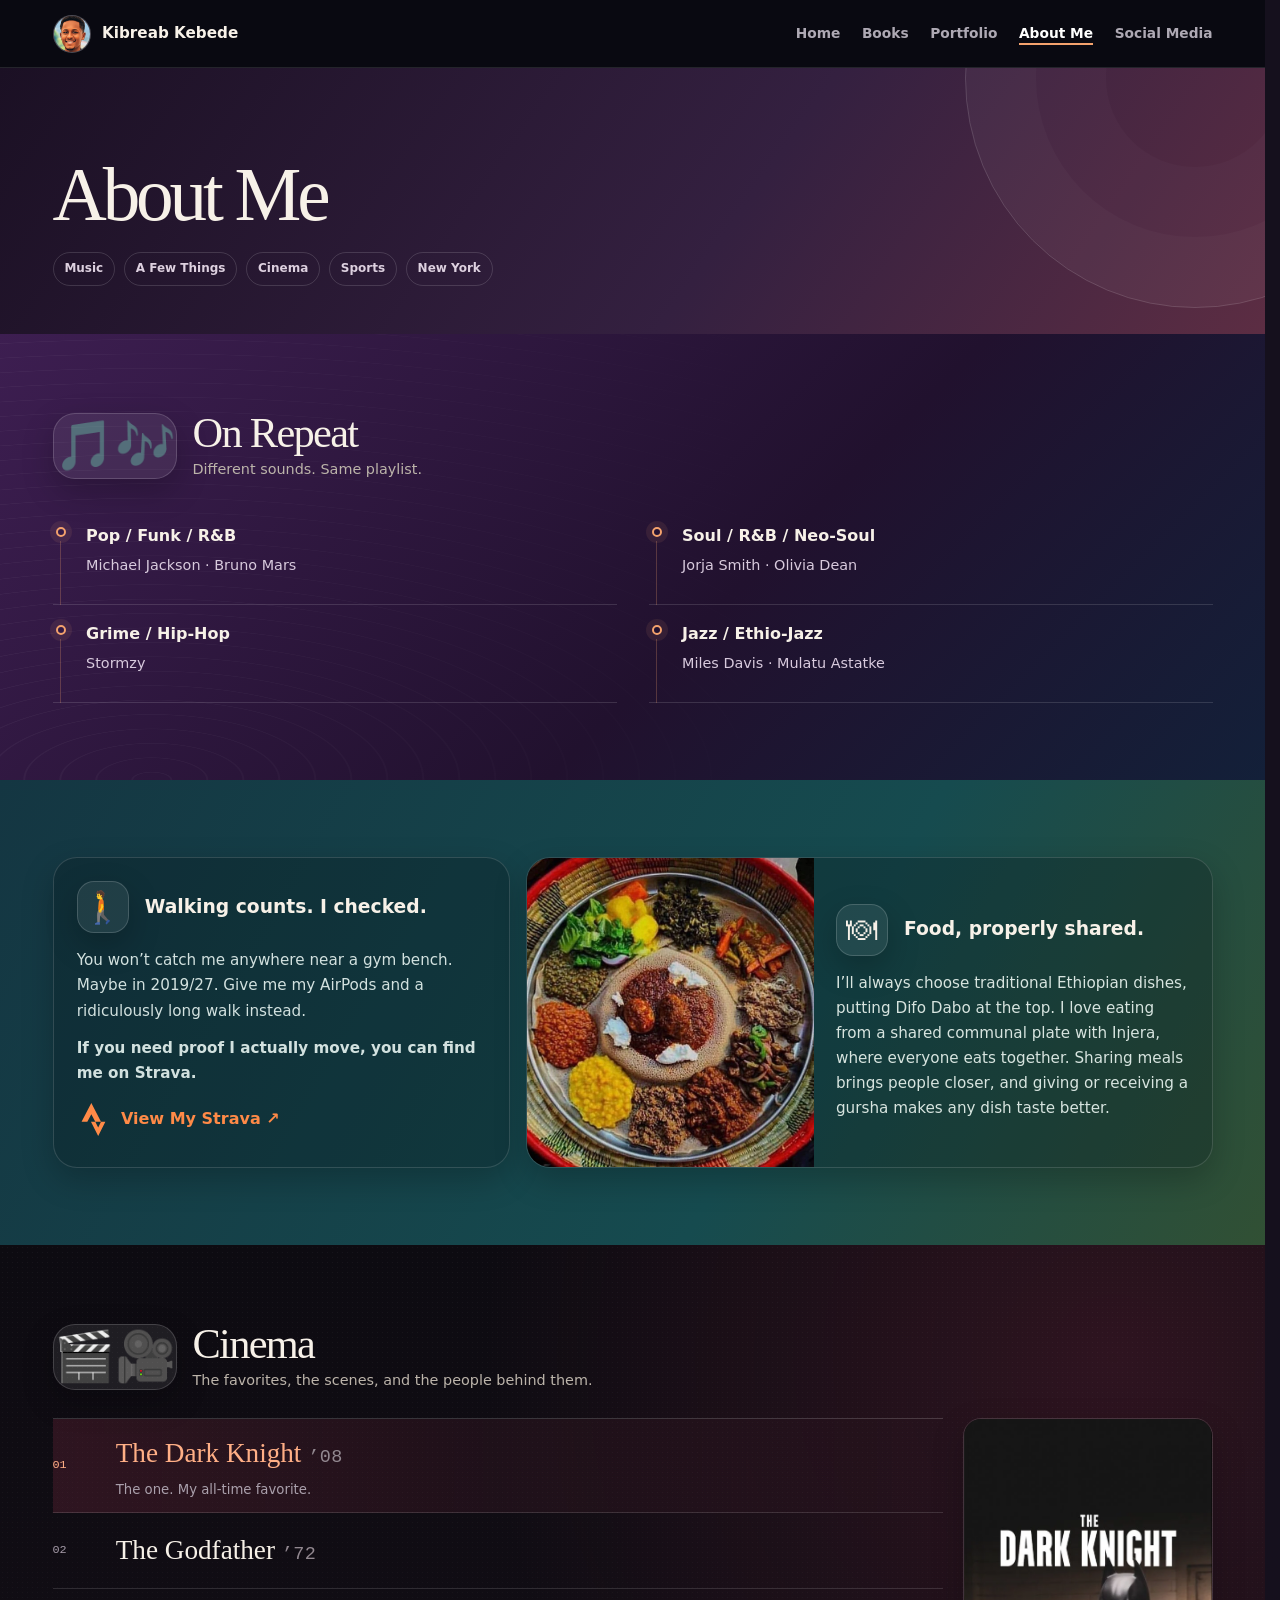
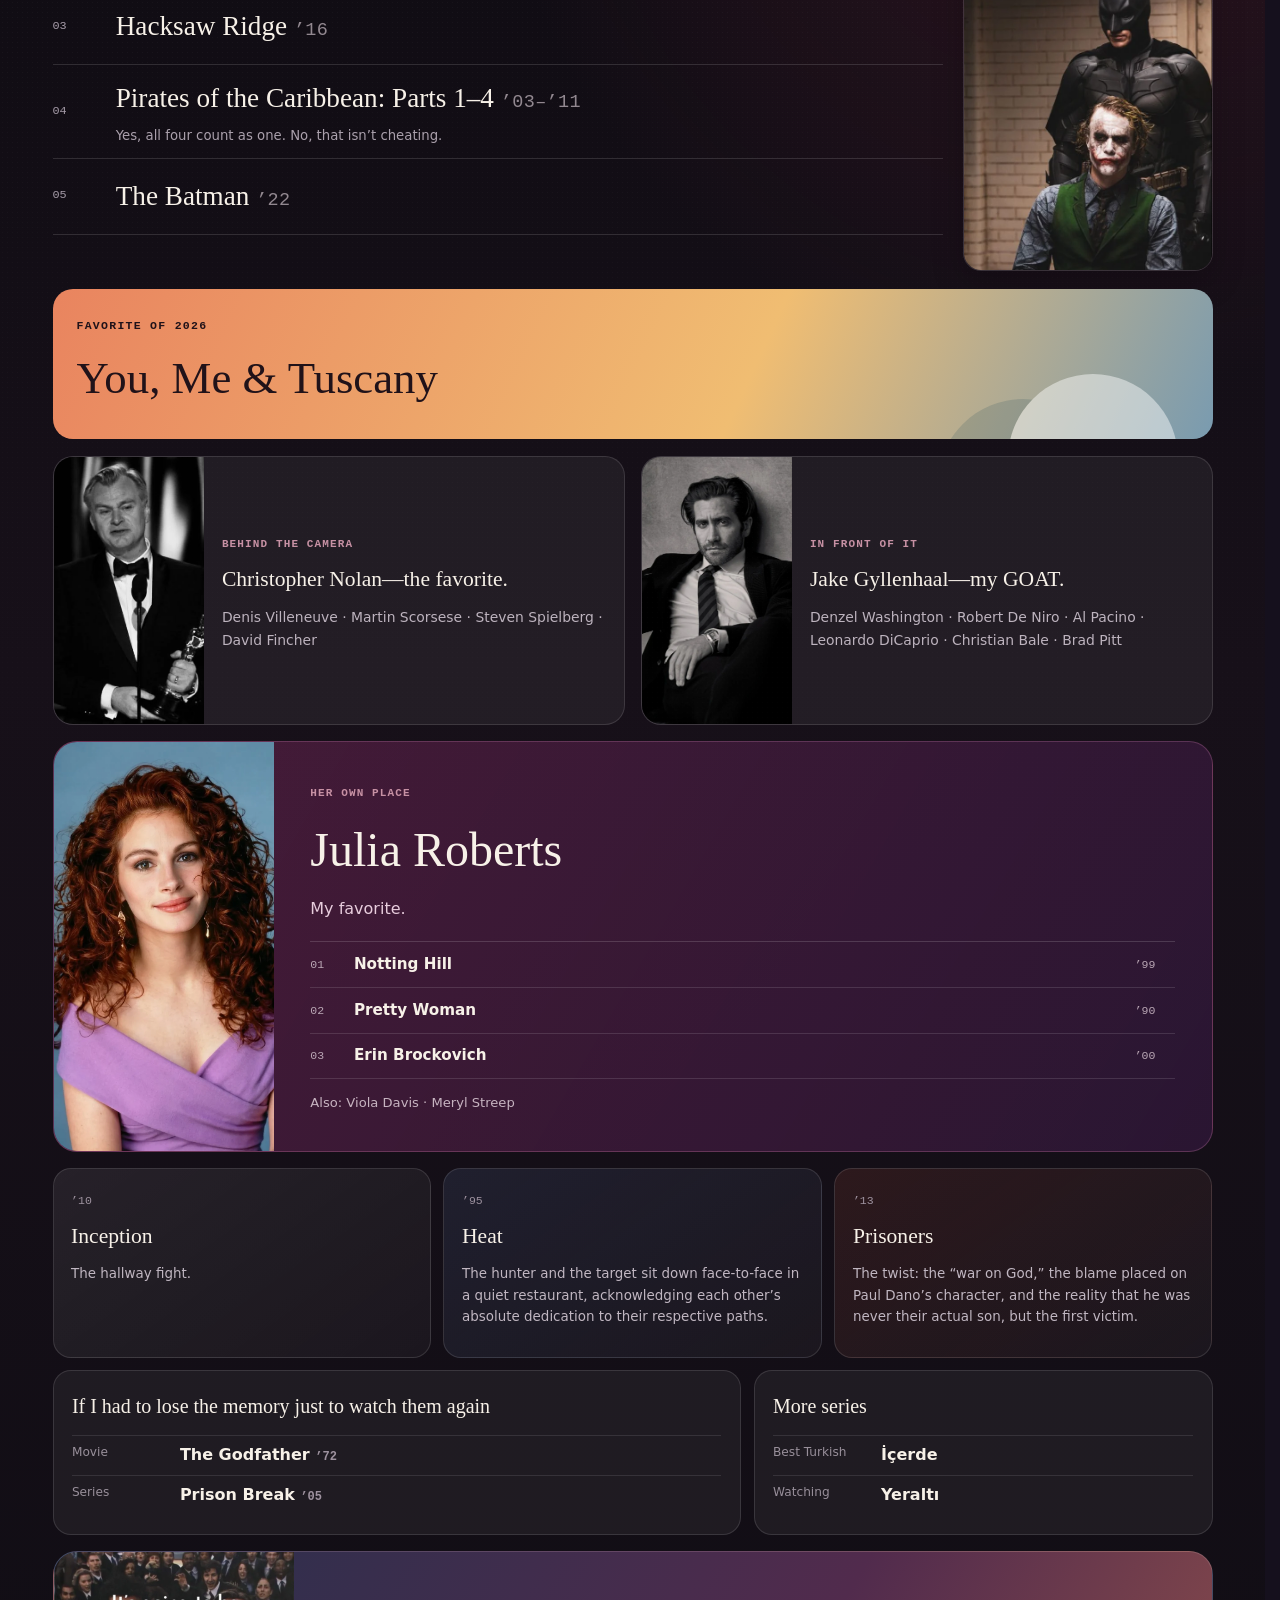
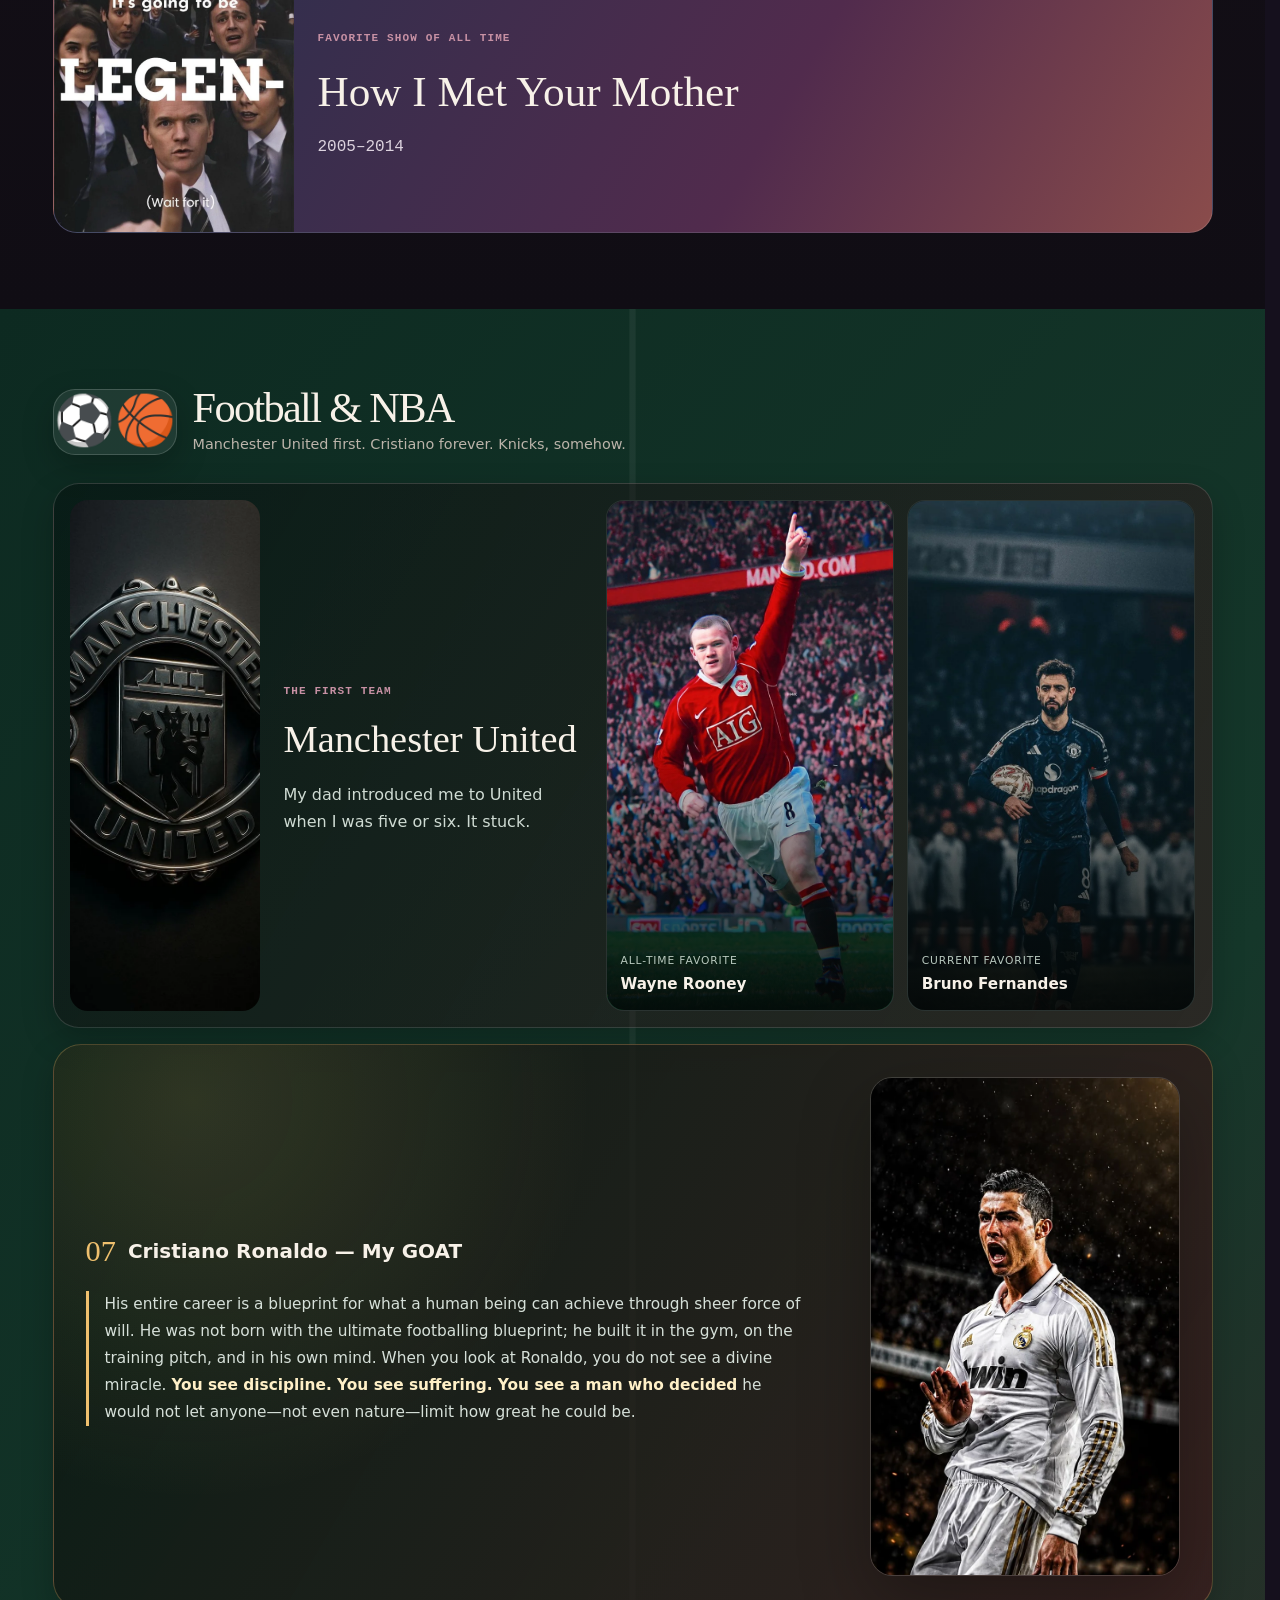
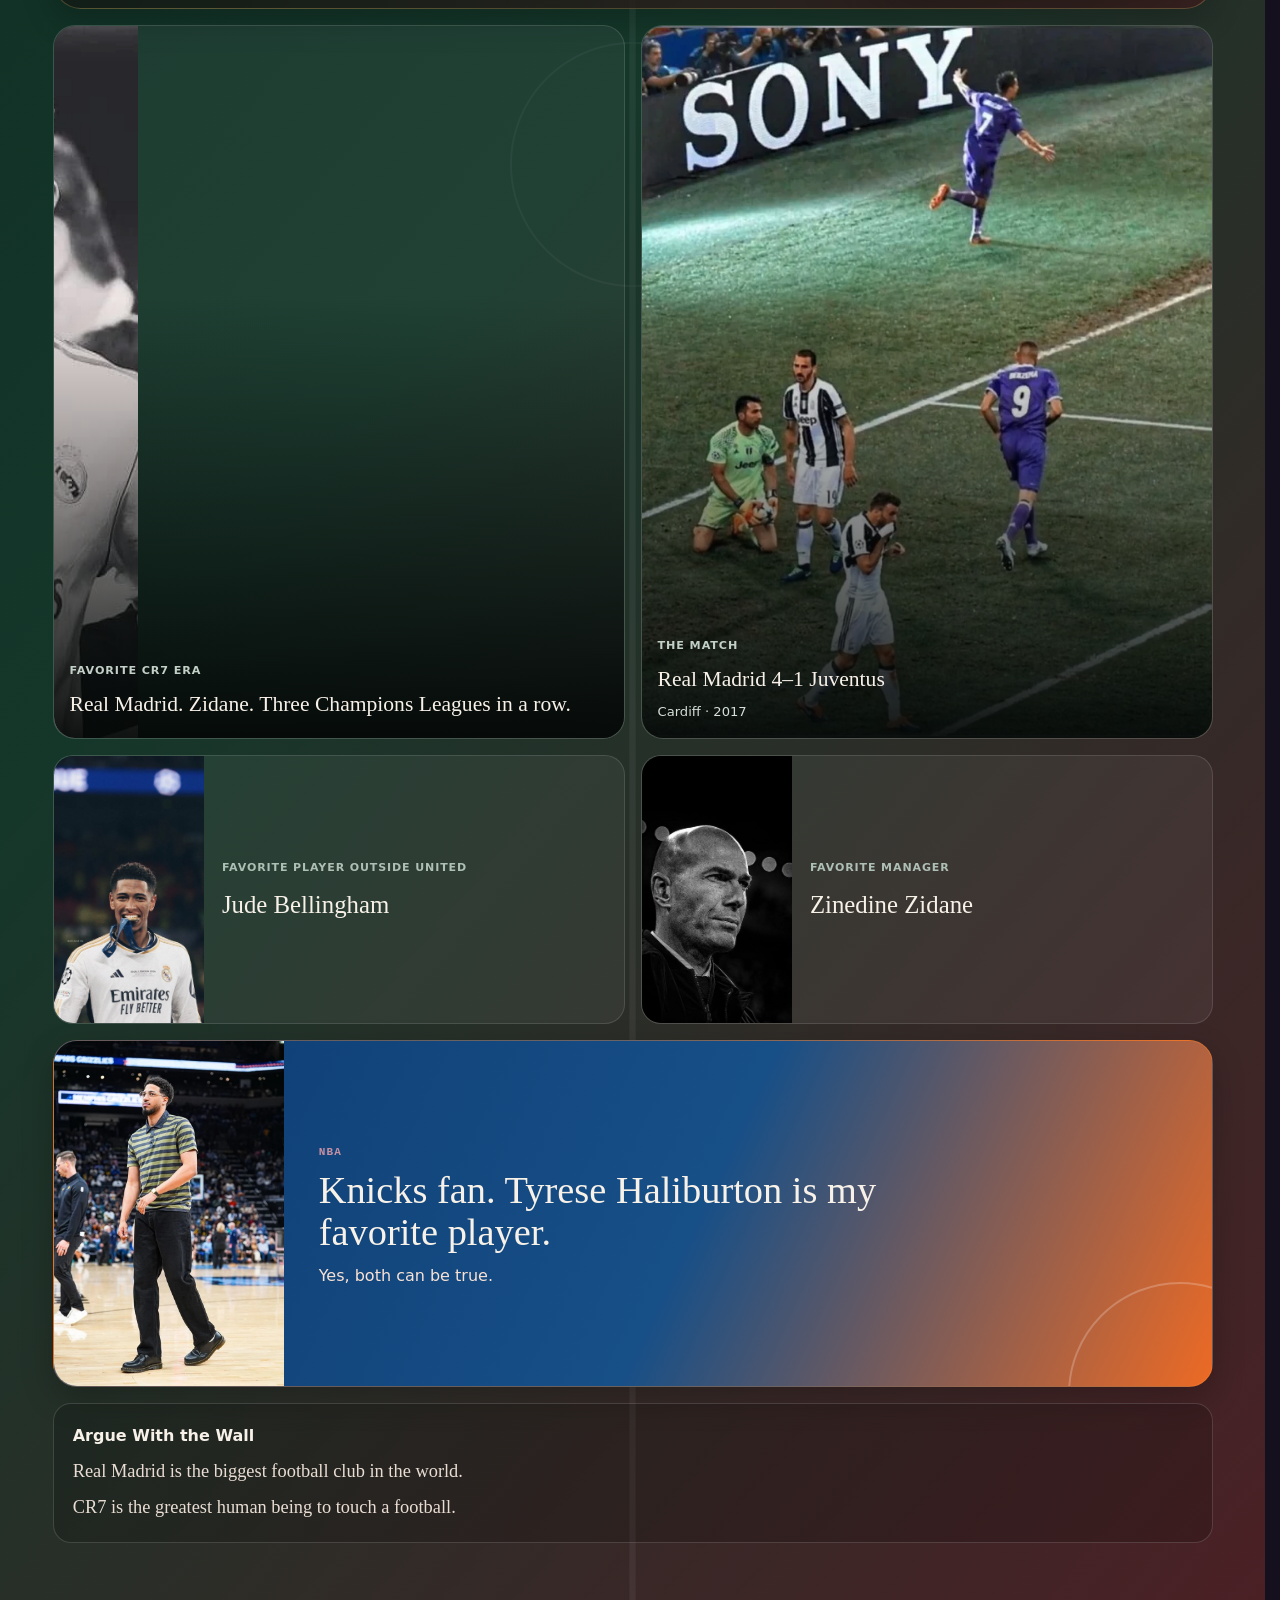
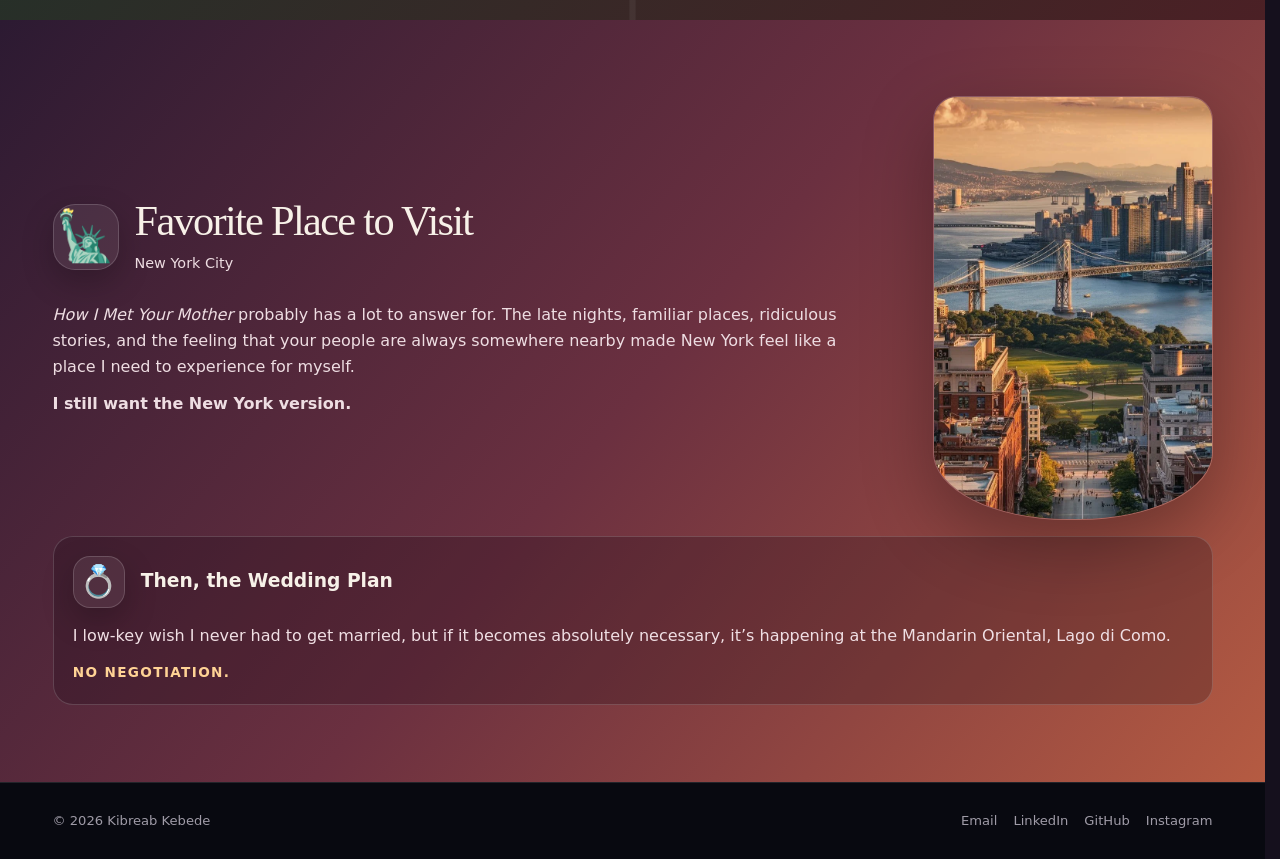
==== commit f74e447a: "Add LinkedIn to footers, Download CV button, and Web3Forms email sending" ====
--- a/about.html
+++ b/about.html
@@ -248,6 +248,7 @@
       <p>&copy; <span data-current-year>2026</span> Kibreab Kebede</p>
       <nav class="footer-links" aria-label="Footer links">
         <a href="mailto:kibreyo@gmail.com">Email</a>
+        <a href="https://www.linkedin.com/in/kibreab-k-debisa-b67534243/" target="_blank" rel="noopener noreferrer">LinkedIn</a>
         <a href="https://github.com/Kibreabk" target="_blank" rel="noopener noreferrer">GitHub</a>
         <a href="https://www.instagram.com/_bloodyo_/" target="_blank" rel="noopener noreferrer">Instagram</a>
       </nav>
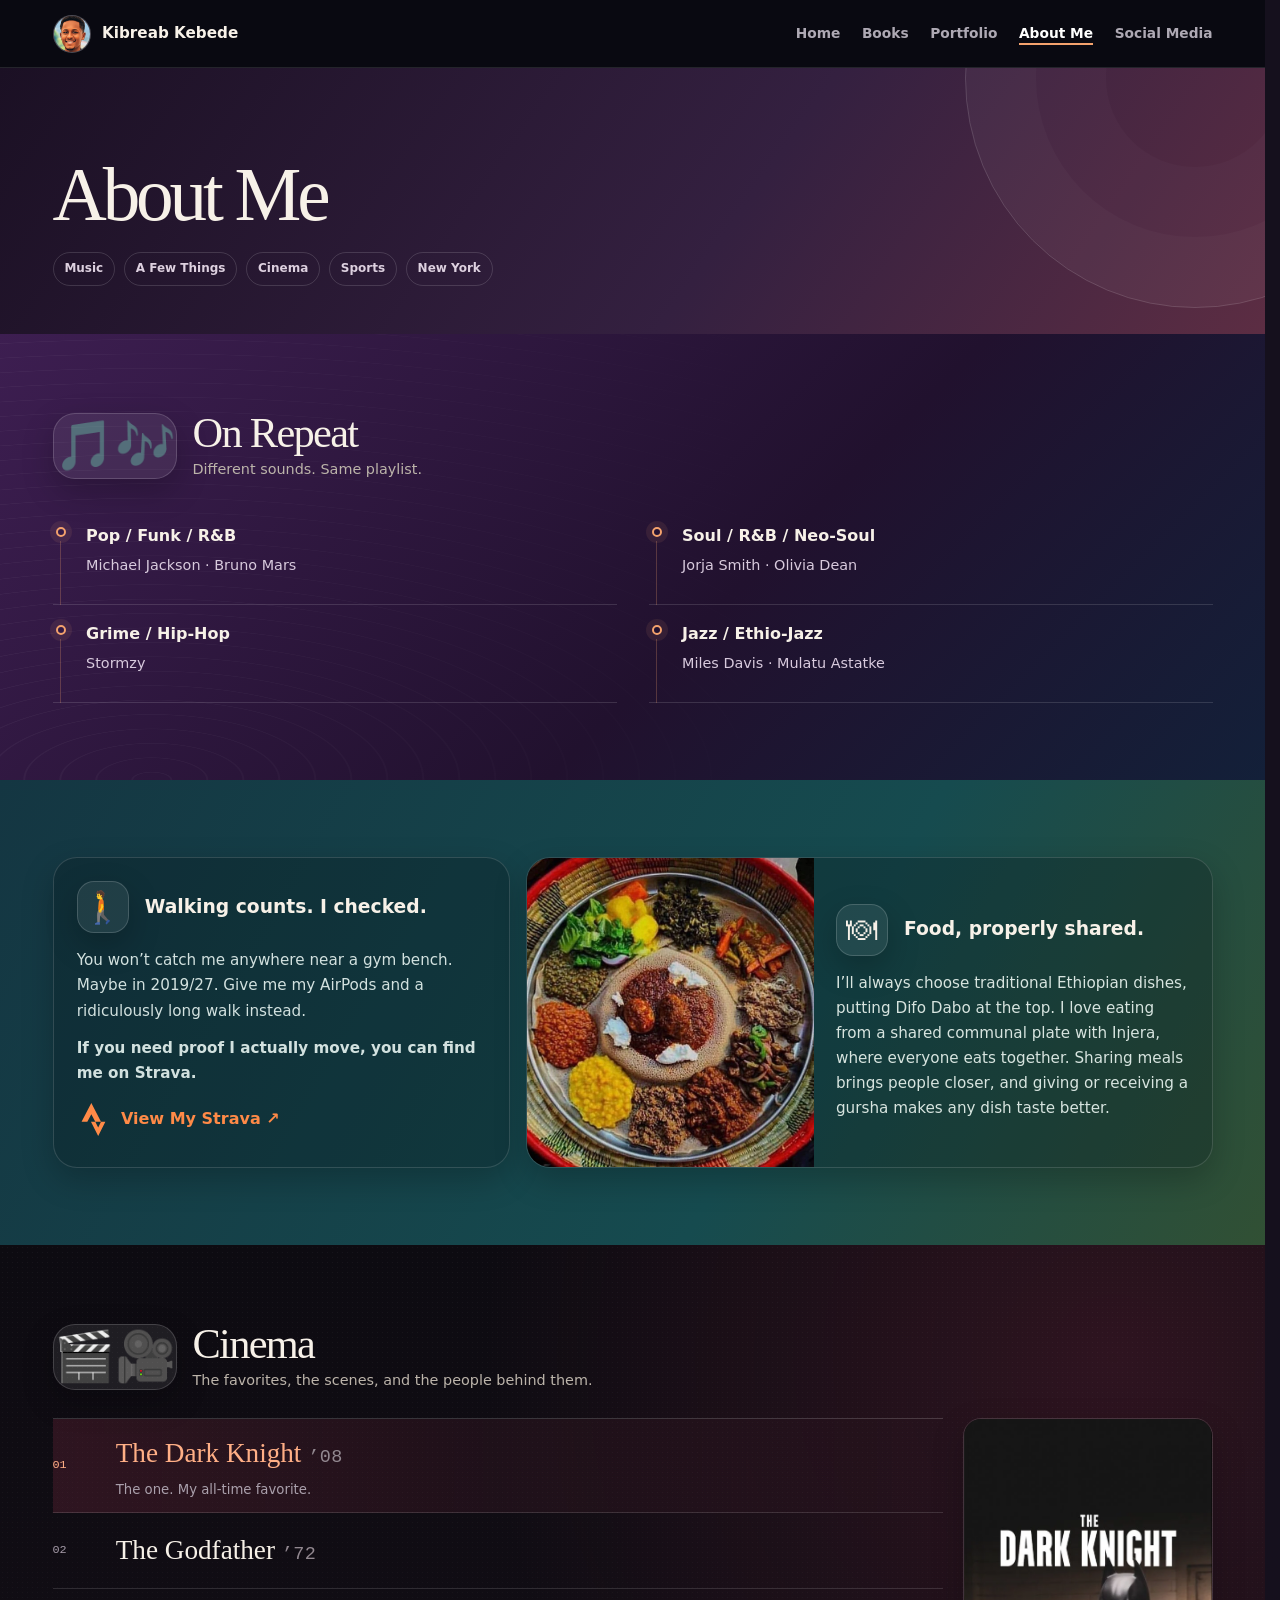
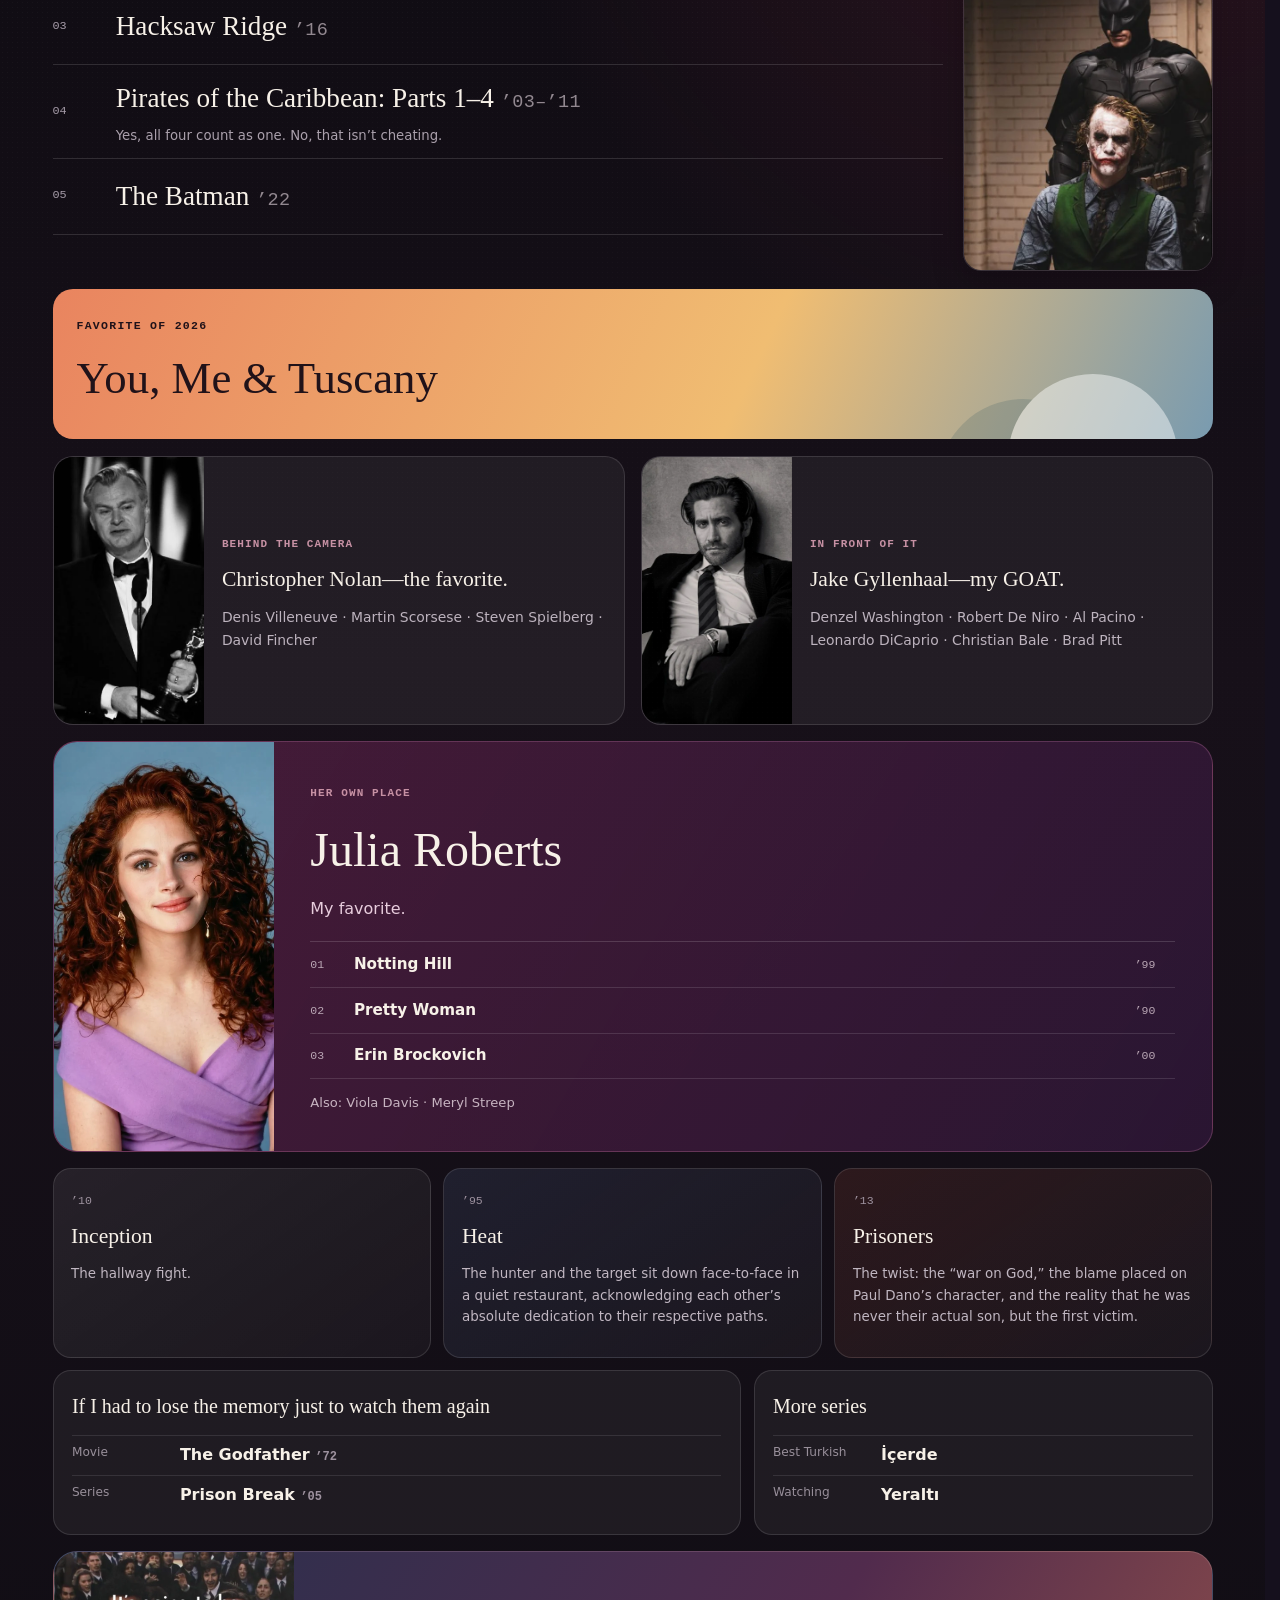
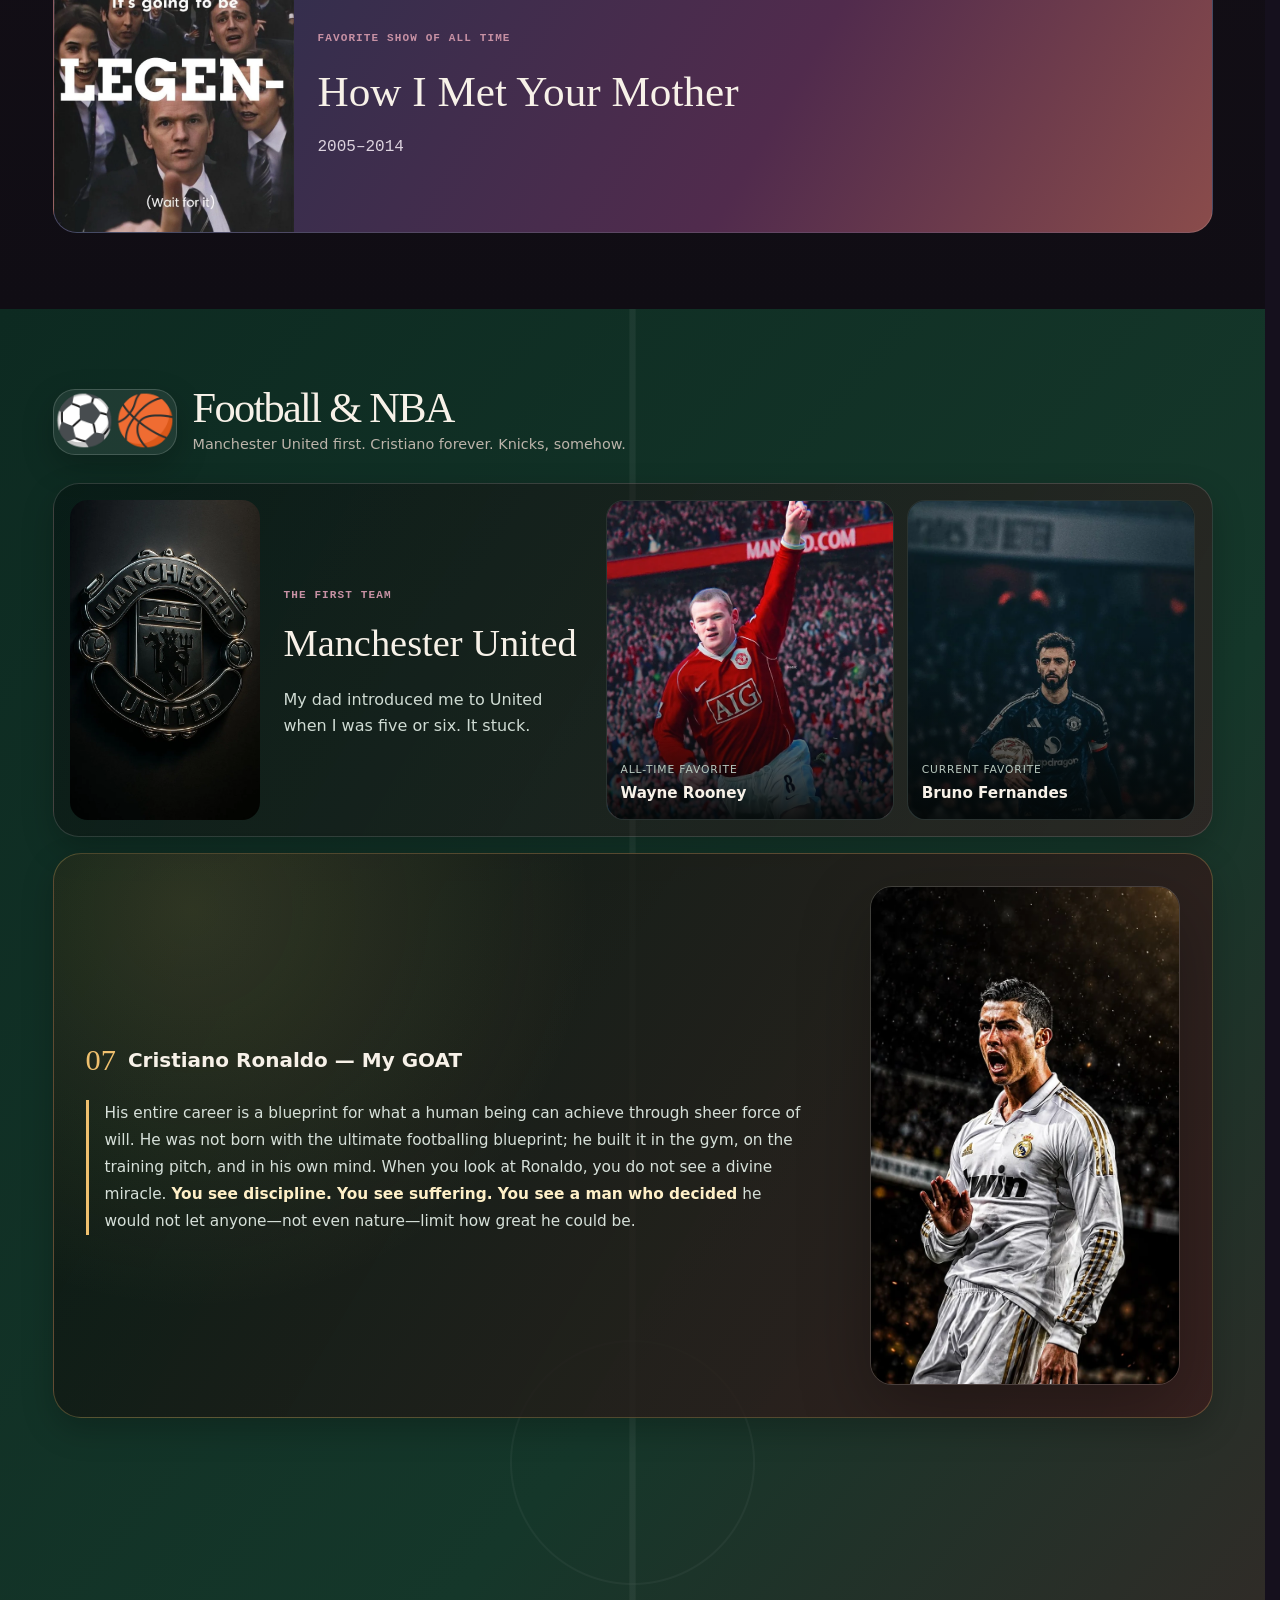
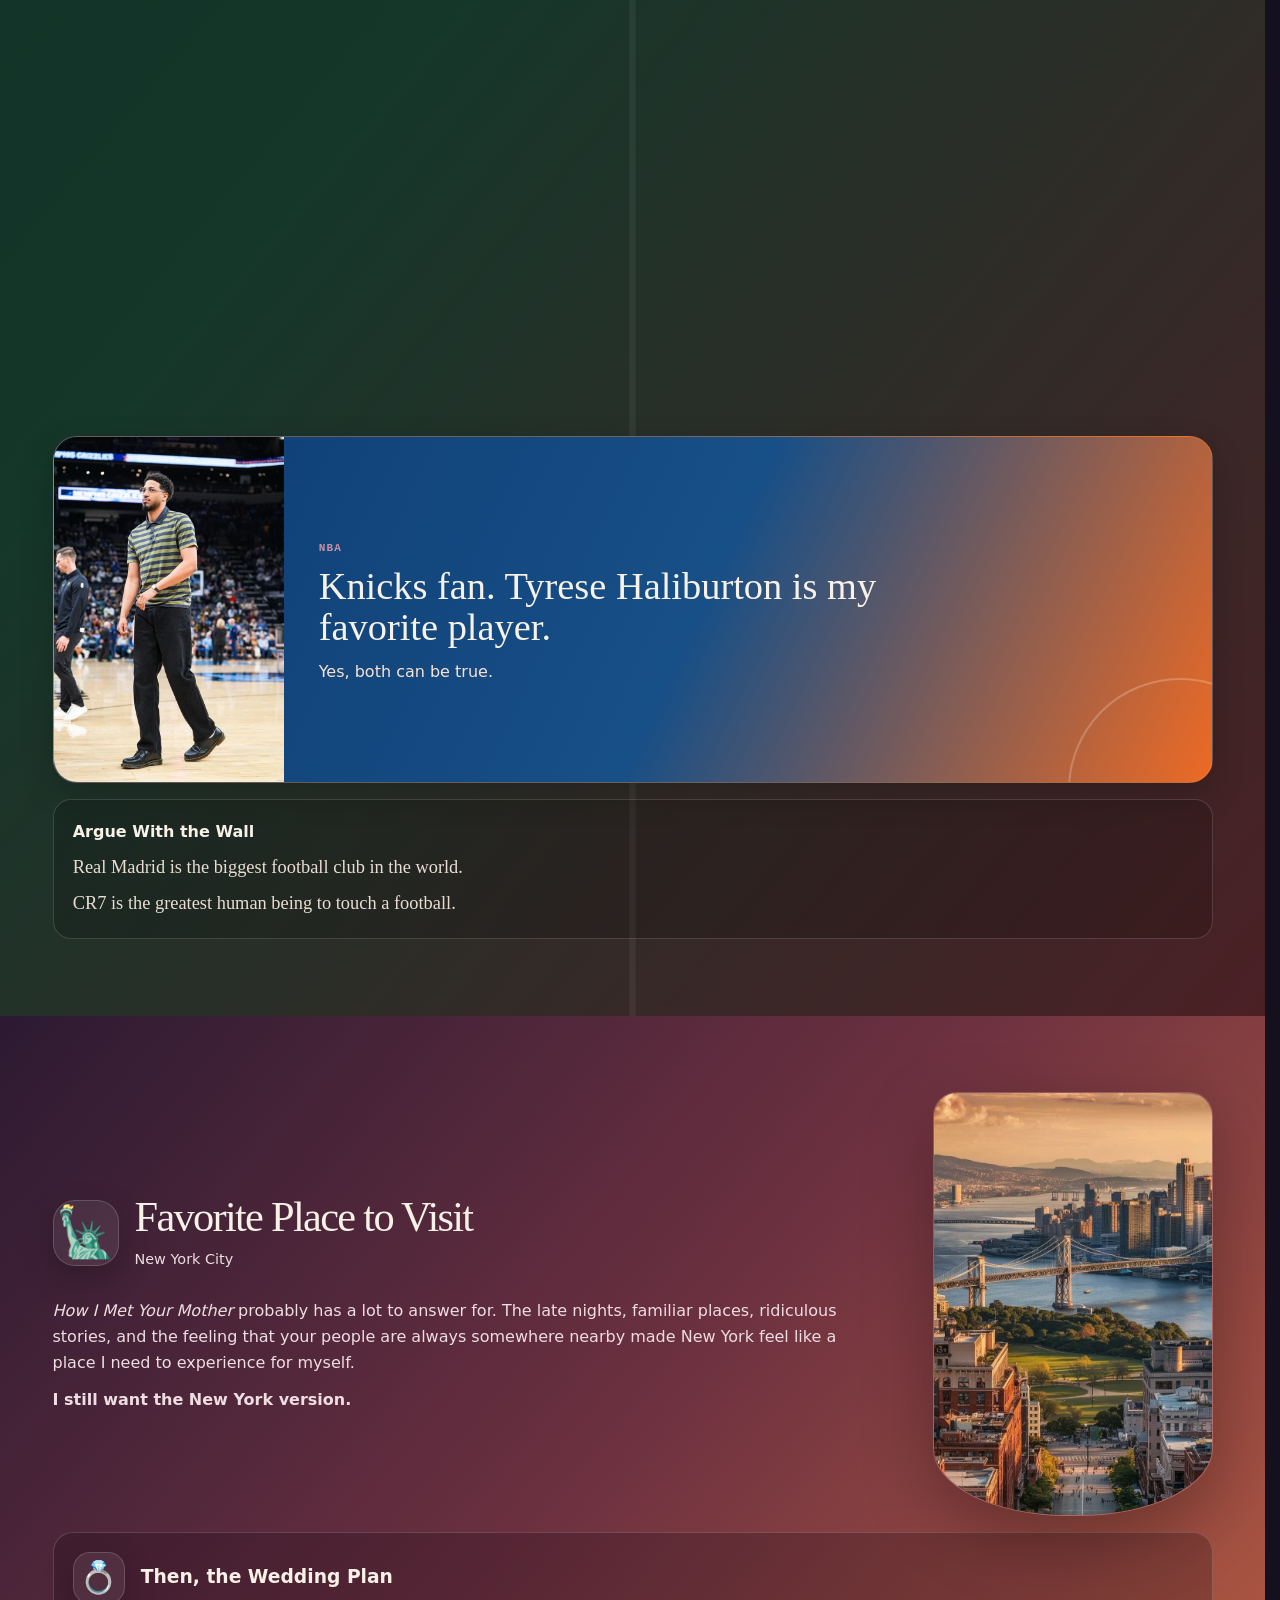
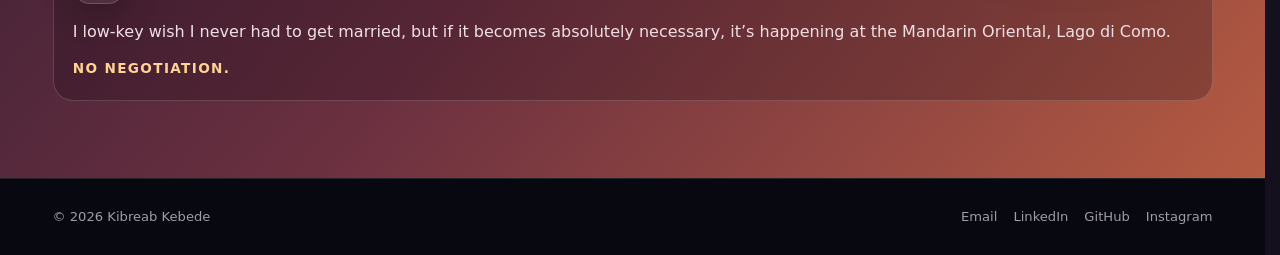
==== commit 7582baaf: "Update CR7 era image and adjust image card sizes" ====
--- a/about.html
+++ b/about.html
@@ -201,7 +201,7 @@
 
         <div class="football-mosaic">
           <article class="football-image-card era-card" data-reveal>
-            <img src="assets/images/football/ronaldo-zidane.webp" width="651" height="651" alt="Cristiano Ronaldo and Zinedine Zidane together" loading="lazy">
+            <img src="assets/images/football/ronaldo-zidane-new.jpg" alt="Cristiano Ronaldo and Zinedine Zidane in the rain" loading="lazy">
             <div><span>Favorite CR7 era</span><h3>Real Madrid. Zidane. Three Champions Leagues in a row.</h3></div>
           </article>
           <article class="football-image-card match-card" data-reveal>
--- a/assets/css/styles.css
+++ b/assets/css/styles.css
@@ -595,7 +595,7 @@
 }
 .united-crest {
   overflow: hidden;
-  min-height: 286px;
+  height: 320px;
   border-radius: 18px;
   background: #070a0c;
 }
@@ -606,7 +606,7 @@
 .united-players { display: grid; grid-template-columns: repeat(2,minmax(0,1fr)); gap: .8rem; }
 .player-card {
   position: relative;
-  min-height: 286px;
+  height: 320px;
   overflow: hidden;
   border: 1px solid rgba(255,255,255,.12);
   border-radius: 18px;
@@ -647,7 +647,7 @@
 .football-mosaic { margin-top: 1rem; display: grid; grid-template-columns: 1fr 1fr; gap: 1rem; }
 .football-image-card {
   position: relative;
-  min-height: 270px;
+  height: 320px;
   overflow: hidden;
   border: 1px solid rgba(255,255,255,.13);
   border-radius: 22px;
@@ -667,7 +667,7 @@
 .outside-card {
   display: grid;
   grid-template-columns: 150px minmax(0,1fr);
-  min-height: 220px;
+  height: 250px;
   overflow: hidden;
   border: 1px solid rgba(255,255,255,.12);
   border-radius: 20px;
@@ -727,7 +727,7 @@
   .united-crest { min-height: 240px; }
   .united-copy { padding: .25rem .25rem .6rem; }
   .united-players { grid-column: auto; }
-  .player-card { min-height: 270px; }
+  .player-card { height: 320px; }
   .outside-card { grid-template-columns: 125px minmax(0,1fr); min-height: 190px; }
   .nba-feature { grid-template-columns: 1fr; }
   .nba-feature figure { height: 330px; min-height: 0; }
